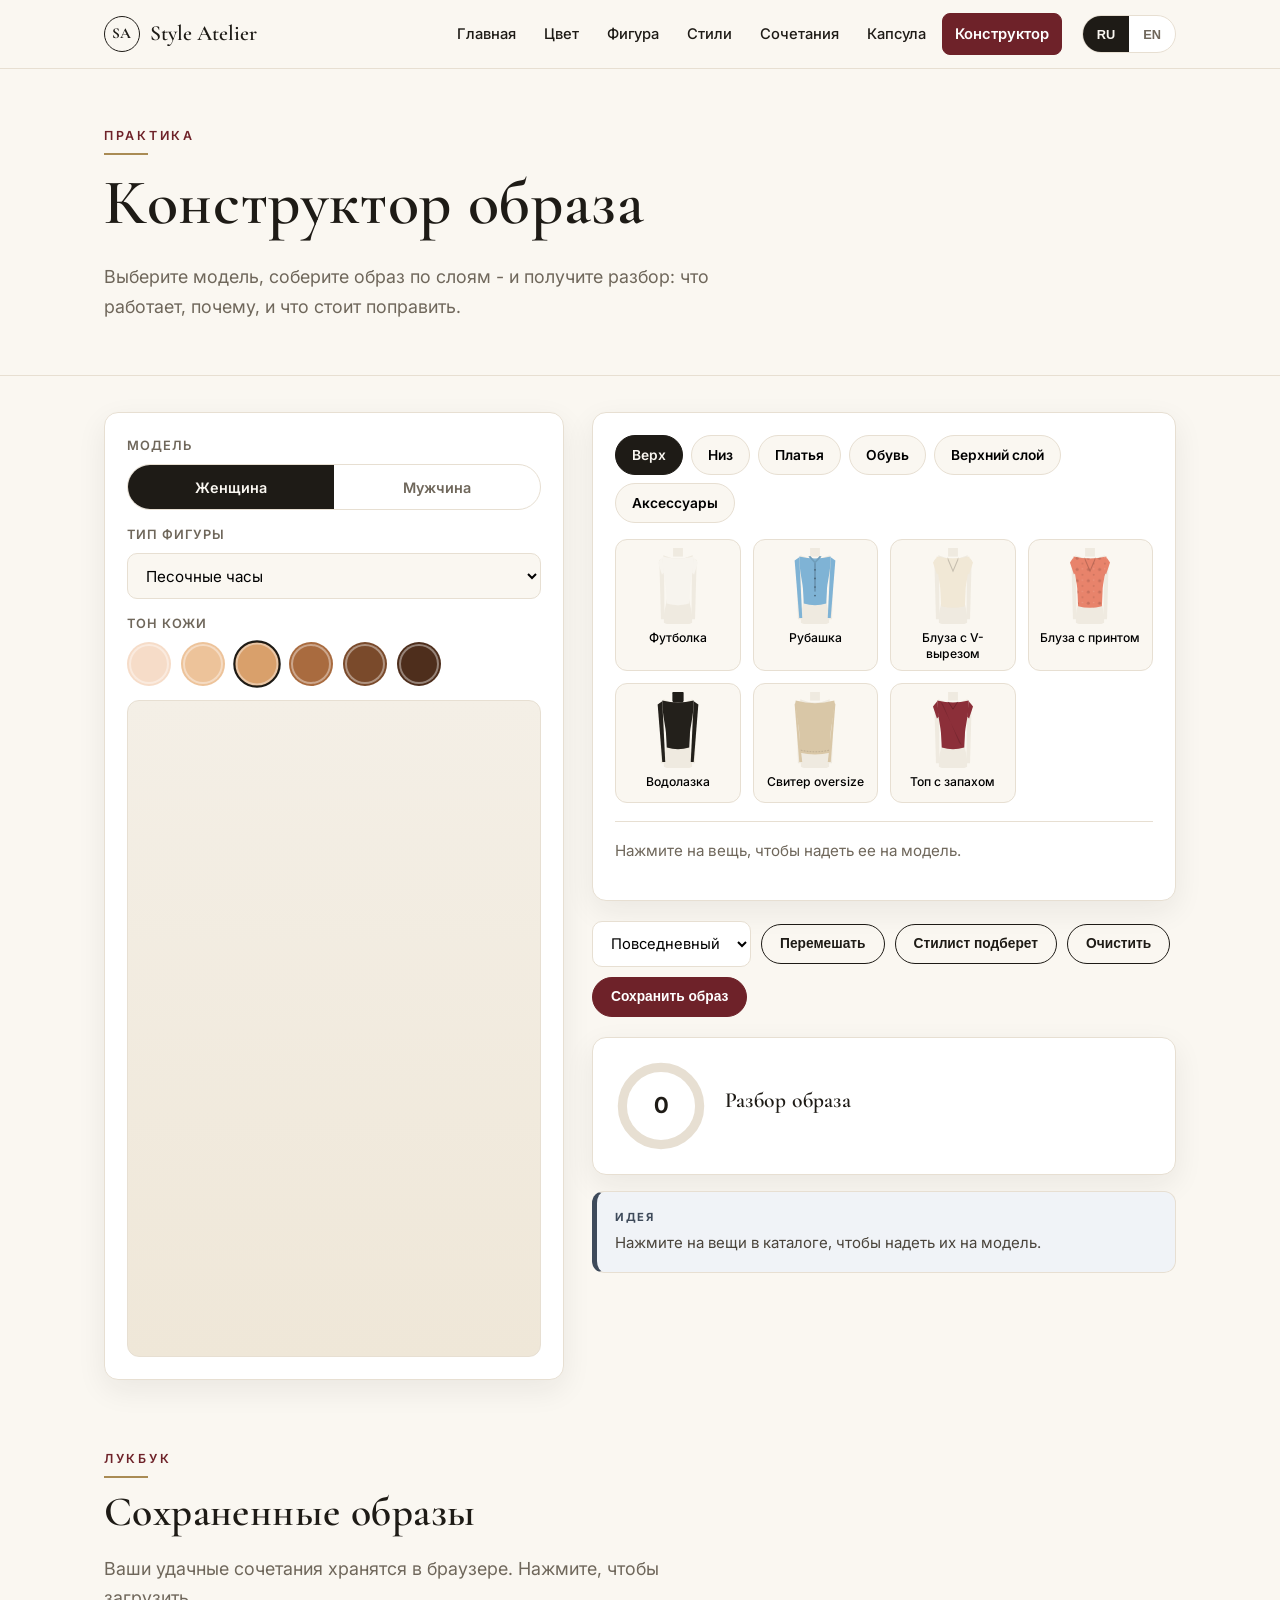
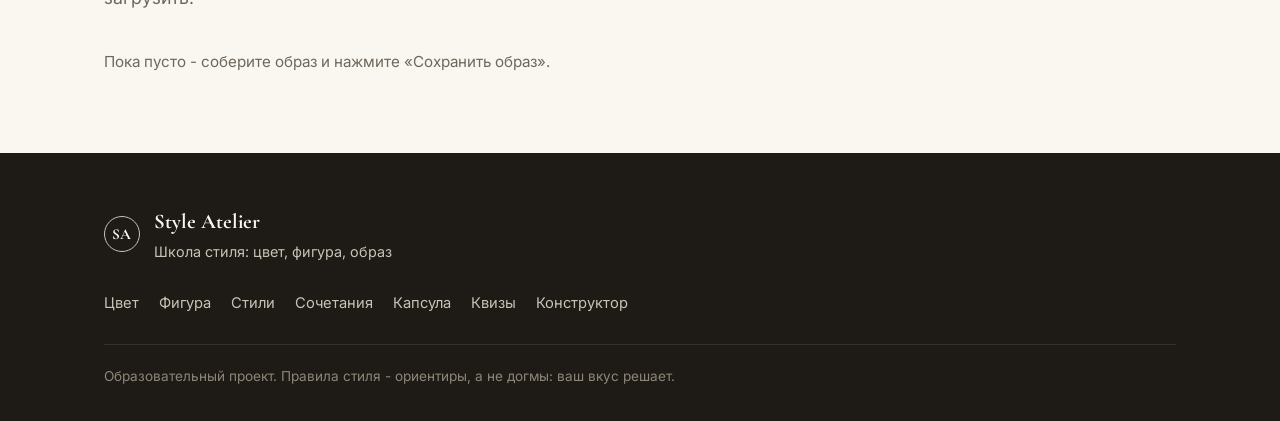
==== builder.html @ 635bd688 "Add files via upload" ====
<!DOCTYPE html>
<html lang="ru">
<head>
<meta charset="UTF-8">
<meta name="viewport" content="width=device-width, initial-scale=1.0">
<title data-i18n="meta.title">Style Atelier - конструктор образа</title>
<meta name="description" data-i18n-content="meta.desc" content="Соберите образ на манекене: пол, тип фигуры, тон кожи, слои одежды. Движок анализа объяснит, почему образ работает.">
<meta property="og:type" content="website">
<meta property="og:title" data-i18n-content="meta.title" content="Style Atelier - конструктор образа">
<meta property="og:description" data-i18n-content="meta.desc" content="Соберите образ на манекене: пол, тип фигуры, тон кожи, слои одежды. Движок анализа объяснит, почему образ работает.">
<meta name="theme-color" content="#FAF7F1">
<link rel="preconnect" href="https://fonts.googleapis.com">
<link rel="preconnect" href="https://fonts.gstatic.com" crossorigin>
<link href="https://fonts.googleapis.com/css2?family=Cormorant+Garamond:ital,wght@0,400;0,500;0,600;0,700;1,400&family=Inter:wght@400;500;600&display=swap" rel="stylesheet">
<link rel="stylesheet" href="css/style.css">
<style>
main.page-builder .builder-grid{display:grid;grid-template-columns:minmax(320px,460px) 1fr;gap:28px;align-items:start}
.model-card{background:var(--paper);border:1px solid var(--line);border-radius:var(--radius);padding:22px;box-shadow:var(--shadow);position:sticky;top:88px}
.model-controls{display:grid;gap:14px;margin-bottom:14px}
.seg{display:flex;border:1px solid var(--line);border-radius:999px;overflow:hidden}
.seg button{flex:1;border:0;background:transparent;padding:10px;font-size:.9rem;font-weight:600;cursor:pointer;color:var(--muted);min-height:44px;font-family:var(--sans)}
.seg button.active{background:var(--ink);color:var(--cream)}
.field label{display:block;font-size:.8rem;font-weight:600;letter-spacing:.08em;text-transform:uppercase;color:var(--muted);margin-bottom:8px}
.field select{width:100%;padding:11px 14px;border:1.5px solid var(--line);border-radius:10px;font-size:.95rem;font-family:var(--sans);background:var(--cream);min-height:46px}
.skin-row{display:flex;gap:10px;flex-wrap:wrap}
.skin{width:44px;height:44px;border-radius:50%;border:2px solid transparent;cursor:pointer;background:var(--c);box-shadow:inset 0 0 0 2px rgba(255,255,255,.4)}
.skin.active{border-color:var(--ink);transform:scale(1.08)}
.stage{background:linear-gradient(180deg,#F4EFE6,#EFE7D8);border:1px solid var(--line);border-radius:12px;display:flex;justify-content:center;padding:10px 0}
.stage svg{width:100%;max-width:340px;height:auto}
.wardrobe-card{background:var(--paper);border:1px solid var(--line);border-radius:var(--radius);padding:22px;box-shadow:var(--shadow)}
.cat-tabs{display:flex;flex-wrap:wrap;gap:8px;margin-bottom:16px}
.cat-tabs button{border:1.5px solid var(--line);background:var(--cream);border-radius:999px;padding:9px 16px;font-size:.86rem;font-weight:600;cursor:pointer;font-family:var(--sans);min-height:40px}
.cat-tabs button.active{background:var(--ink);color:var(--cream);border-color:var(--ink)}
.item-grid{display:grid;grid-template-columns:repeat(auto-fill,minmax(104px,1fr));gap:12px}
.item-btn{border:1.5px solid var(--line);background:var(--cream);border-radius:12px;padding:8px;cursor:pointer;display:flex;flex-direction:column;align-items:center;gap:6px;min-height:120px;font-family:var(--sans)}
.item-btn svg{width:64px;height:76px}
.item-btn span{font-size:.76rem;font-weight:500;text-align:center;line-height:1.3}
.item-btn:hover{border-color:var(--gold)}
.item-btn.worn{border-color:var(--accent-ink);background:var(--accent-soft)}
.worn-list{margin-top:18px;border-top:1px solid var(--line);padding-top:16px;display:grid;gap:10px}
.worn-row{display:flex;align-items:center;gap:12px;background:var(--cream);border:1px solid var(--line);border-radius:10px;padding:8px 12px}
.worn-row .dot{width:26px;height:26px;border-radius:50%;background:var(--c);border:1px solid rgba(0,0,0,.15);cursor:pointer;flex:none}
.worn-row .nm{flex:1;font-size:.9rem;font-weight:500}
.worn-row .rm{border:0;background:none;font-size:1.2rem;cursor:pointer;color:var(--muted);width:36px;height:36px}
.palette-pop{position:fixed;z-index:100;background:var(--paper);border:1px solid var(--line);border-radius:12px;box-shadow:0 18px 44px rgba(0,0,0,.18);padding:14px;display:grid;grid-template-columns:repeat(8,34px);gap:8px}
.palette-pop button{width:34px;height:34px;border-radius:50%;border:1px solid rgba(0,0,0,.15);cursor:pointer;background:var(--c)}
.palette-pop button:hover{transform:scale(1.15)}
.builder-actions{display:flex;flex-wrap:wrap;gap:10px;margin:20px 0;align-items:center}
.builder-actions select{padding:11px 14px;border:1.5px solid var(--line);border-radius:10px;font-family:var(--sans);font-size:.92rem;background:var(--paper);min-height:46px}
.analysis{margin-top:8px}
.verdict{display:flex;gap:18px;align-items:center;background:var(--paper);border:1px solid var(--line);border-radius:var(--radius);padding:22px;box-shadow:var(--shadow);margin-bottom:16px}
.meter{width:92px;height:92px;flex:none}
.meter .bg{stroke:var(--line)}
.meter .fg{stroke:var(--sage);stroke-linecap:round;transition:stroke-dashoffset .8s ease}
.insight{border-radius:12px;padding:16px 18px;margin-bottom:10px;border:1px solid var(--line);background:var(--paper)}
.insight.good{border-left:5px solid var(--sage);background:#F4F6EF}
.insight.warn{border-left:5px solid var(--accent);background:#FBF1F0}
.insight.tip{border-left:5px solid var(--slate);background:#F0F3F7}
.insight h4{font-family:var(--serif);font-size:1.15rem;margin-bottom:.3em}
.insight p{margin:0;font-size:.94rem;color:#4A443B}
.insight .tag{font-size:.7rem;font-weight:700;letter-spacing:.14em;text-transform:uppercase;margin-bottom:.4em;display:block}
.insight.good .tag{color:var(--sage-ink)} .insight.warn .tag{color:var(--accent-ink)} .insight.tip .tag{color:var(--slate)}
.lookbook-grid{display:grid;grid-template-columns:repeat(auto-fill,minmax(150px,1fr));gap:14px}
.look{border:1px solid var(--line);border-radius:12px;background:var(--paper);padding:10px;text-align:center;cursor:pointer}
.look svg{width:100%;height:150px}
.look .ln{font-size:.82rem;font-weight:600;margin-top:6px}
.look .ld{border:0;background:none;color:var(--muted);font-size:.78rem;cursor:pointer;text-decoration:underline}
.empty-note{color:var(--muted);font-size:.95rem}
@media(max-width:960px){main.page-builder .builder-grid{grid-template-columns:1fr}.model-card{position:static}}
</style>
</head>
<body>
<a class="skip-link" href="#main" data-i18n="a11y.skip">Перейти к содержимому</a>
<header class="site-header">
  <div class="wrap header-inner">
    <a class="brand" href="index.html"><span class="brand-mark">SA</span><span class="brand-name">Style Atelier</span></a>
    <nav class="main-nav" id="mainNav" data-i18n-aria="a11y.nav" aria-label="Основная навигация">
      <a href="index.html" data-i18n="nav.home">Главная</a>
      <a href="colors.html" data-i18n="nav.colors">Цвет</a>
      <a href="figure.html" data-i18n="nav.figure">Фигура</a>
      <a href="styles.html" data-i18n="nav.styles">Стили</a>
      <a href="combinations.html" data-i18n="nav.combo">Сочетания</a>
      <a href="capsule.html" data-i18n="nav.capsule">Капсула</a>
      <a href="builder.html" class="active nav-cta" data-i18n="nav.builder">Конструктор</a>
    </nav>
    <div class="header-actions">
      <div class="lang-switch" role="group" data-i18n-aria="a11y.langLabel" aria-label="Выбор языка">
        <button data-lang="ru" class="active">RU</button><button data-lang="en">EN</button>
      </div>
      <button class="nav-toggle" id="navToggle" data-i18n-aria="a11y.menu" aria-label="Меню"><span></span><span></span><span></span></button>
    </div>
  </div>
</header>
<main id="main" tabindex="-1" class="page-builder">
  <section class="hero" style="padding:52px 0 36px">
    <div class="wrap">
      <span class="eyebrow" data-i18n="hero.eyebrow">Практика</span>
      <h1 data-i18n="hero.title">Конструктор образа</h1>
      <p class="lede" data-i18n="hero.lede">Выберите модель, соберите образ по слоям - и получите разбор: что работает, почему, и что стоит поправить.</p>
    </div>
  </section>
  <section class="section" style="padding-top:36px">
    <div class="wrap">
      <div class="builder-grid">
        <div class="model-card">
          <div class="model-controls">
            <div class="field">
              <label data-i18n="model.gender">Модель</label>
              <div class="seg" id="genderSeg">
                <button data-g="f" class="active" data-i18n="model.f">Женщина</button>
                <button data-g="m" data-i18n="model.m">Мужчина</button>
              </div>
            </div>
            <div class="field">
              <label data-i18n="model.shape">Тип фигуры</label>
              <select id="shapeSel"></select>
            </div>
            <div class="field">
              <label data-i18n="model.skin">Тон кожи</label>
              <div class="skin-row" id="skinRow"></div>
            </div>
          </div>
          <div class="stage"><svg id="stage" viewBox="0 0 300 560" role="img" data-i18n-aria="a11y.mannequin" aria-label="Манекен"></svg></div>
        </div>
        <div>
          <div class="wardrobe-card">
            <div class="cat-tabs" id="catTabs"></div>
            <div class="item-grid" id="itemGrid"></div>
            <div class="worn-list" id="wornList"></div>
          </div>
          <div class="builder-actions">
            <select id="occasionSel" data-i18n-aria="act.occasion"></select>
            <button class="btn btn-ghost btn-small" id="btnShuffle" data-i18n="act.shuffle">Перемешать</button>
            <button class="btn btn-ghost btn-small" id="btnAuto" data-i18n="act.auto">Стилист подберет</button>
            <button class="btn btn-ghost btn-small" id="btnClear" data-i18n="act.clear">Очистить</button>
            <button class="btn btn-primary btn-small" id="btnSave" data-i18n="act.save">Сохранить образ</button>
          </div>
          <div class="analysis">
            <div class="verdict" id="verdict" hidden>
              <svg class="meter" viewBox="0 0 100 100" aria-hidden="true"><circle class="bg" cx="50" cy="50" r="42" fill="none" stroke-width="10"/><circle class="fg" id="meterFg" cx="50" cy="50" r="42" fill="none" stroke-width="10" stroke-dasharray="264" stroke-dashoffset="264" transform="rotate(-90 50 50)"/><text x="50" y="58" text-anchor="middle" font-size="24" font-weight="700" fill="#1E1B16" id="meterNum">0</text></svg>
              <div><h3 data-i18n="verdict.t">Разбор образа</h3><p id="verdictText" style="margin:0"></p></div>
            </div>
            <div id="insights"></div>
          </div>
        </div>
      </div>
      <div class="section" style="padding-bottom:0">
        <div class="section-head">
          <span class="eyebrow" data-i18n="look.t">Лукбук</span>
          <h2 data-i18n="look.h">Сохраненные образы</h2>
          <p class="lede" data-i18n="look.d">Ваши удачные сочетания хранятся в браузере. Нажмите, чтобы загрузить.</p>
        </div>
        <div class="lookbook-grid" id="lookbook"></div>
        <p class="empty-note" id="lookEmpty" data-i18n="look.empty">Пока пусто - соберите образ и нажмите "Сохранить образ".</p>
      </div>
    </div>
  </section>
</main>
<footer class="site-footer">
  <div class="wrap footer-inner">
    <div class="footer-brand"><span class="brand-mark">SA</span><div><strong>Style Atelier</strong><p data-i18n="footer.tag">Школа стиля: цвет, фигура, образ</p></div></div>
    <nav class="footer-nav" data-i18n-aria="a11y.navFooter" aria-label="Дополнительная навигация">
      <a href="colors.html" data-i18n="nav.colors">Цвет</a>
      <a href="figure.html" data-i18n="nav.figure">Фигура</a>
      <a href="styles.html" data-i18n="nav.styles">Стили</a>
      <a href="combinations.html" data-i18n="nav.combo">Сочетания</a>
      <a href="capsule.html" data-i18n="nav.capsule">Капсула</a>
      <a href="quiz.html" data-i18n="nav.quiz">Квизы</a>
      <a href="builder.html" data-i18n="nav.builder">Конструктор</a>
    </nav>
    <p class="footer-note" data-i18n="footer.note">Образовательный проект. Правила стиля - ориентиры, а не догмы: ваш вкус решает.</p>
  </div>
</footer>
<script>
window.LANG = {
ru: {
  "a11y.skip": "Перейти к содержимому", "a11y.nav": "Основная навигация", "a11y.navFooter": "Дополнительная навигация",
  "a11y.langLabel": "Выбор языка", "a11y.menu": "Меню", "a11y.mannequin": "Манекен",
  "meta.title": "Style Atelier - конструктор образа",
  "meta.desc": "Соберите образ на манекене: пол, тип фигуры, тон кожи, слои одежды. Движок анализа объяснит, почему образ работает.",
  "nav.home": "Главная", "nav.colors": "Цвет", "nav.figure": "Фигура", "nav.styles": "Стили",
  "nav.combo": "Сочетания", "nav.capsule": "Капсула", "nav.builder": "Конструктор", "nav.quiz": "Квизы",
  "footer.tag": "Школа стиля: цвет, фигура, образ",
  "footer.note": "Образовательный проект. Правила стиля - ориентиры, а не догмы: ваш вкус решает.",
  "hero.eyebrow": "Практика", "hero.title": "Конструктор образа",
  "hero.lede": "Выберите модель, соберите образ по слоям - и получите разбор: что работает, почему, и что стоит поправить.",
  "model.gender": "Модель", "model.f": "Женщина", "model.m": "Мужчина",
  "model.shape": "Тип фигуры", "model.skin": "Тон кожи",
  "cat.tops": "Верх", "cat.bottoms": "Низ", "cat.dresses": "Платья", "cat.shoes": "Обувь",
  "cat.outer": "Верхний слой", "cat.acc": "Аксессуары",
  "act.occasion": "Случай", "act.shuffle": "Перемешать", "act.auto": "Стилист подберет",
  "act.clear": "Очистить", "act.save": "Сохранить образ",
  "occ.casual": "Повседневный", "occ.smart": "Smart casual", "occ.business": "Деловой", "occ.evening": "Вечерний",
  "verdict.t": "Разбор образа",
  "look.t": "Лукбук", "look.h": "Сохраненные образы",
  "look.d": "Ваши удачные сочетания хранятся в браузере. Нажмите, чтобы загрузить.",
  "look.empty": "Пока пусто - соберите образ и нажмите «Сохранить образ».",
  "look.load": "Загрузить", "look.del": "удалить",
  "worn.empty": "Нажмите на вещь, чтобы надеть ее на модель.",
  "shape.hourglass": "Песочные часы", "shape.pear": "Груша", "shape.apple": "Яблоко",
  "shape.rectangle": "Прямоугольник", "shape.invTri": "Перевернутый треугольник",
  "shape.trapezoid": "Трапеция", "shape.mInvTri": "Перевернутый треугольник",
  "shape.mRectangle": "Прямоугольник", "shape.triangle": "Треугольник", "shape.oval": "Овал"
},
en: {
  "a11y.skip": "Skip to content", "a11y.nav": "Main navigation", "a11y.navFooter": "Footer navigation",
  "a11y.langLabel": "Language selection", "a11y.menu": "Menu", "a11y.mannequin": "Model",
  "meta.title": "Style Atelier - outfit builder",
  "meta.desc": "Build an outfit on a model: gender, body type, skin tone, clothing layers. The analysis engine explains why the outfit works.",
  "nav.home": "Home", "nav.colors": "Color", "nav.figure": "Figure", "nav.styles": "Styles",
  "nav.combo": "Combinations", "nav.capsule": "Capsule", "nav.builder": "Builder", "nav.quiz": "Quizzes",
  "footer.tag": "The school of style: color, figure, outfit",
  "footer.note": "An educational project. Style rules are guidelines, not dogma: your taste decides.",
  "hero.eyebrow": "Practice", "hero.title": "Outfit builder",
  "hero.lede": "Choose a model, build an outfit layer by layer - and get a breakdown: what works, why, and what to fix.",
  "model.gender": "Model", "model.f": "Woman", "model.m": "Man",
  "model.shape": "Body type", "model.skin": "Skin tone",
  "cat.tops": "Tops", "cat.bottoms": "Bottoms", "cat.dresses": "Dresses", "cat.shoes": "Shoes",
  "cat.outer": "Outerwear", "cat.acc": "Accessories",
  "act.occasion": "Occasion", "act.shuffle": "Shuffle", "act.auto": "Ask the stylist",
  "act.clear": "Clear", "act.save": "Save look",
  "occ.casual": "Casual", "occ.smart": "Smart casual", "occ.business": "Business", "occ.evening": "Evening",
  "verdict.t": "Outfit breakdown",
  "look.t": "Lookbook", "look.h": "Saved looks",
  "look.d": "Your best combinations are stored in the browser. Click to load.",
  "look.empty": "Empty for now - build an outfit and press \u201cSave look\u201d.",
  "look.load": "Load", "look.del": "Delete",
  "worn.empty": "Click a garment to dress the model.",
  "shape.hourglass": "Hourglass", "shape.pear": "Pear", "shape.apple": "Apple",
  "shape.rectangle": "Rectangle", "shape.invTri": "Inverted triangle",
  "shape.trapezoid": "Trapezoid", "shape.mInvTri": "Inverted triangle",
  "shape.mRectangle": "Rectangle", "shape.triangle": "Triangle", "shape.oval": "Oval"
}};
</script>
<script src="js/common.js"></script>
<script>
/* ============ BUILDER ENGINE ============ */
(function(){
"use strict";
var SAH = window.SA;

/* ---------- Color library ---------- */
/* temp: warm/cool/neutral; hue: degrees or null for neutrals; light: 0-100 */
var COLORS = [
  {id:"black",   hex:"#23201B", ru:"Черный", en:"Black", temp:"neutral", neutral:true, hue:null, light:12},
  {id:"white",   hex:"#F7F4EE", ru:"Белый", en:"White", temp:"cool", neutral:true, hue:null, light:95},
  {id:"gray",    hex:"#8B8B8B", ru:"Серый", en:"Gray", temp:"neutral", neutral:true, hue:null, light:55},
  {id:"graphite",hex:"#3E4A5A", ru:"Графит", en:"Graphite", temp:"cool", neutral:true, hue:215, light:30},
  {id:"navy",    hex:"#1E3A5F", ru:"Navy", en:"Navy", temp:"cool", neutral:true, hue:212, light:25},
  {id:"beige",   hex:"#D9C7A7", ru:"Бежевый", en:"Beige", temp:"warm", neutral:true, hue:38, light:75},
  {id:"camel",   hex:"#B98A4E", ru:"Кэмел", en:"Camel", temp:"warm", neutral:true, hue:33, light:55},
  {id:"cream",   hex:"#F1E8D6", ru:"Кремовый", en:"Cream", temp:"warm", neutral:true, hue:42, light:88},
  {id:"brown",   hex:"#5C3A28", ru:"Коричневый", en:"Brown", temp:"warm", neutral:true, hue:22, light:28},
  {id:"choco",   hex:"#3A2A1E", ru:"Шоколад", en:"Chocolate", temp:"warm", neutral:true, hue:25, light:20},
  {id:"olive",   hex:"#6B6B3A", ru:"Оливковый", en:"Olive", temp:"warm", neutral:true, hue:60, light:38},
  {id:"khaki",   hex:"#A89B6C", ru:"Хаки", en:"Khaki", temp:"warm", neutral:true, hue:48, light:55},
  {id:"taupe",   hex:"#8D7F6E", ru:"Тауп", en:"Taupe", temp:"neutral", neutral:true, hue:30, light:50},
  {id:"bordeaux",hex:"#8C2F39", ru:"Бордо", en:"Bordeaux", temp:"warm", neutral:false, hue:355, light:32},
  {id:"red",     hex:"#C0392B", ru:"Красный", en:"Red", temp:"warm", neutral:false, hue:5, light:42},
  {id:"terracotta",hex:"#C46A4A", ru:"Терракота", en:"Terracotta", temp:"warm", neutral:false, hue:16, light:52},
  {id:"mustard", hex:"#D9A441", ru:"Горчица", en:"Mustard", temp:"warm", neutral:false, hue:40, light:58},
  {id:"gold",    hex:"#C9A227", ru:"Золото", en:"Gold", temp:"warm", neutral:false, hue:46, light:55},
  {id:"sage",    hex:"#7D8A6F", ru:"Шалфей", en:"Sage", temp:"neutral", neutral:false, hue:85, light:50},
  {id:"emerald", hex:"#1F6B4A", ru:"Изумруд", en:"Emerald", temp:"cool", neutral:false, hue:155, light:32},
  {id:"mint",    hex:"#A8D5BA", ru:"Мята", en:"Mint", temp:"cool", neutral:false, hue:145, light:72},
  {id:"sky",     hex:"#7FB3D5", ru:"Небесный", en:"Sky", temp:"cool", neutral:false, hue:205, light:65},
  {id:"blue",    hex:"#2E6FA3", ru:"Синий", en:"Blue", temp:"cool", neutral:false, hue:207, light:42},
  {id:"cobalt",  hex:"#2743A3", ru:"Кобальт", en:"Cobalt", temp:"cool", neutral:false, hue:226, light:40},
  {id:"lavender",hex:"#B9A8D9", ru:"Лаванда", en:"Lavender", temp:"cool", neutral:false, hue:265, light:70},
  {id:"plum",    hex:"#6B3A5E", ru:"Слива", en:"Plum", temp:"cool", neutral:false, hue:310, light:32},
  {id:"pink",    hex:"#E8A0B4", ru:"Розовый", en:"Pink", temp:"cool", neutral:false, hue:340, light:72},
  {id:"coral",   hex:"#E8836B", ru:"Коралл", en:"Coral", temp:"warm", neutral:false, hue:12, light:62},
  {id:"orange",  hex:"#E07B39", ru:"Оранжевый", en:"Orange", temp:"warm", neutral:false, hue:26, light:55}
];
function colorById(id){ for(var i=0;i<COLORS.length;i++) if(COLORS[i].id===id) return COLORS[i]; return COLORS[0]; }

/* ---------- Skins / shapes ---------- */
var SKINS = [
  {hex:"#F6DCC8", ru:"Фарфор", en:"Porcelain", under:"cool"},
  {hex:"#EDC39A", ru:"Песочный", en:"Sand", under:"neutral"},
  {hex:"#D9A06B", ru:"Медовый", en:"Honey", under:"warm"},
  {hex:"#A96B3F", ru:"Бронза", en:"Bronze", under:"warm"},
  {hex:"#7A4A2B", ru:"Умбра", en:"Umber", under:"neutral"},
  {hex:"#4E2E1C", ru:"Эспрессо", en:"Espresso", under:"cool"}
];
var SHAPES = {
  f: [
    {id:"hourglass", mult:{sh:1.00, wa:0.76, hi:1.00}},
    {id:"pear",      mult:{sh:0.92, wa:0.84, hi:1.12}},
    {id:"apple",     mult:{sh:1.00, wa:1.06, hi:1.00}},
    {id:"rectangle", mult:{sh:0.97, wa:0.94, hi:0.97}},
    {id:"invTri",    mult:{sh:1.08, wa:0.90, hi:0.88}}
  ],
  m: [
    {id:"trapezoid", mult:{sh:1.00, wa:0.85, hi:0.95}},
    {id:"mInvTri",   mult:{sh:1.10, wa:0.82, hi:0.88}},
    {id:"mRectangle",mult:{sh:0.98, wa:0.95, hi:0.95}},
    {id:"triangle",  mult:{sh:0.92, wa:1.00, hi:1.08}},
    {id:"oval",      mult:{sh:1.00, wa:1.10, hi:1.02}}
  ]
};
var OCCASIONS = [
  {id:"casual",   min:1, max:2.5},
  {id:"smart",    min:2, max:4},
  {id:"business", min:3, max:5},
  {id:"evening",  min:3.5, max:5}
];

/* ---------- Body metrics + mannequin renderer ---------- */
function metrics(gender, shapeId){
  var list = SHAPES[gender], mult = {sh:1, wa:1, hi:1};
  for(var i=0;i<list.length;i++) if(list[i].id===shapeId) mult = list[i].mult;
  var base = gender==="f" ? {sh:46, wa:33, hi:44} : {sh:50, wa:38, hi:42};
  var cx = 150;
  return {
    cx:cx, gender:gender,
    headY:56, headR:25, neckTop:76, neckW: gender==="f"?15:17,
    shY:102, shW: base.sh*mult.sh,
    waY:212, waW: base.wa*mult.wa,
    hiY:288, hiW: base.hi*mult.hi,
    crotchY:312, kneeY:402, ankleY:512,
    armW: gender==="f"?12:14, legTopW:20, ankleW:11
  };
}
function f(n){ return Math.round(n*10)/10; }
function buildBody(M, skin){
  var cx=M.cx, s="";
  /* neck + head */
  s += '<rect x="'+f(cx-M.neckW)+'" y="'+M.neckTop+'" width="'+f(M.neckW*2)+'" height="30" fill="'+skin+'"/>';
  s += '<circle cx="'+cx+'" cy="'+M.headY+'" r="'+M.headR+'" fill="'+skin+'"/>';
  /* hair cap (stylized) */
  s += '<path d="M '+(cx-M.headR)+' '+M.headY+' A '+M.headR+' '+M.headR+' 0 0 1 '+(cx+M.headR)+' '+M.headY+' L '+(cx+M.headR)+' '+(M.headY-6)+' A '+M.headR+' '+M.headR+' 0 0 0 '+(cx-M.headR)+' '+(M.headY-6)+' Z" fill="#2B2118" opacity="0.85"/>';
  /* torso with soft edge shading for roundness */
  var torsoD = 'M '+f(cx-M.shW)+' '+M.shY+
       ' C '+f(cx-M.shW)+' '+(M.shY+58)+' '+f(cx-M.waW-3)+' '+(M.waY-28)+' '+f(cx-M.waW)+' '+M.waY+
       ' C '+f(cx-M.waW-3)+' '+(M.waY+38)+' '+f(cx-M.hiW)+' '+(M.hiY-18)+' '+f(cx-M.hiW)+' '+M.hiY+
       ' L '+f(cx-M.hiW)+' '+(M.crotchY-6)+
       ' Q '+cx+' '+(M.crotchY+16)+' '+f(cx+M.hiW)+' '+(M.crotchY-6)+
       ' L '+f(cx+M.hiW)+' '+M.hiY+
       ' C '+f(cx+M.hiW)+' '+(M.hiY-18)+' '+f(cx+M.waW+3)+' '+(M.waY+38)+' '+f(cx+M.waW)+' '+M.waY+
       ' C '+f(cx+M.waW+3)+' '+(M.waY-28)+' '+f(cx+M.shW)+' '+(M.shY+58)+' '+f(cx+M.shW)+' '+M.shY+
       ' Q '+cx+' '+(M.shY+20)+' '+f(cx-M.shW)+' '+M.shY+' Z';
  s += '<path d="'+torsoD+'" fill="'+skin+'"/><path d="'+torsoD+'" fill="url(#saEdge)"/>';
  /* arms */
  var aL = 'M '+f(cx-M.shW+2)+' '+(M.shY+8)+' L '+f(cx-M.shW-M.armW)+' '+(M.shY+14)+' L '+f(cx-M.shW-M.armW+5)+' 296 L '+f(cx-M.shW+4)+' 296 Z';
  var aR = 'M '+f(cx+M.shW-2)+' '+(M.shY+8)+' L '+f(cx+M.shW+M.armW)+' '+(M.shY+14)+' L '+f(cx+M.shW+M.armW-5)+' 296 L '+f(cx+M.shW-4)+' 296 Z';
  s += '<path d="'+aL+'" fill="'+skin+'"/><path d="'+aR+'" fill="'+skin+'"/>';
  /* legs */
  var lL = 'M '+f(cx-M.hiW+8)+' '+(M.crotchY-4)+' L '+f(cx-9)+' '+(M.crotchY)+' L '+f(cx-M.ankleW-2)+' '+M.ankleY+' L '+f(cx-M.ankleW-14)+' '+M.ankleY+' Z';
  var lR = 'M '+f(cx+M.hiW-8)+' '+(M.crotchY-4)+' L '+f(cx+9)+' '+(M.crotchY)+' L '+f(cx+M.ankleW+2)+' '+M.ankleY+' L '+f(cx+M.ankleW+14)+' '+M.ankleY+' Z';
  s += '<path d="'+lL+'" fill="'+skin+'"/><path d="'+lR+'" fill="'+skin+'"/>';
  /* feet */
  s += '<ellipse cx="'+f(cx-20)+'" cy="'+(M.ankleY+8)+'" rx="13" ry="7" fill="'+skin+'"/>';
  s += '<ellipse cx="'+f(cx+20)+'" cy="'+(M.ankleY+8)+'" rx="13" ry="7" fill="'+skin+'"/>';
  return s;
}

/* ---------- Garment library ---------- */
var G = [];
function garment(o){ G.push(o); return o; }
function byId(id){ for(var i=0;i<G.length;i++) if(G[i].id===id) return G[i]; return null; }

/* shade a hex color by percent (-100..100) */
function shade(hex, p){
  var n = hex.replace("#",""), r=parseInt(n.substr(0,2),16), g=parseInt(n.substr(2,2),16), b=parseInt(n.substr(4,2),16);
  var t = p<0?0:255, a = Math.abs(p)/100;
  r=Math.round((t-r)*a+r); g=Math.round((t-g)*a+g); b=Math.round((t-b)*a+b);
  return "#"+((1<<24)+(r<<16)+(g<<8)+b).toString(16).slice(1);
}
/* print pattern overlay */
var _pid = 0;
function printOverlay(kind, base){
  _pid++;
  var id = "pp"+_pid, dark = shade(base,-28), s="";
  if(kind==="stripe"){
    s = '<pattern id="'+id+'" width="14" height="14" patternUnits="userSpaceOnUse"><rect width="14" height="14" fill="none"/><rect width="5" height="14" fill="'+dark+'" opacity="0.55"/></pattern>';
  } else { /* floral dots */
    s = '<pattern id="'+id+'" width="34" height="34" patternUnits="userSpaceOnUse"><circle cx="9" cy="9" r="4.5" fill="'+dark+'" opacity="0.5"/><circle cx="25" cy="25" r="3" fill="'+dark+'" opacity="0.4"/><circle cx="25" cy="7" r="2" fill="'+shade(base,30)+'" opacity="0.6"/></pattern>';
  }
  return {def:s, fill:"url(#"+id+")"};
}

/* ----- tops helper ----- */
function drawTop(M, c, o){
  o = o||{};
  var cx=M.cx, ease=o.ease||3, hemY=o.hemY||(M.waY+36);
  var sL=f(cx-M.shW-ease), sR=f(cx+M.shW+ease);
  var wL=f(cx-M.waW-ease-2), wR=f(cx+M.waW+ease+2);
  var s='<path d="M '+sL+' '+(M.shY+4)+
    ' C '+sL+' '+(M.shY+50)+' '+wL+' '+(M.waY-24)+' '+wL+' '+M.waY+
    ' L '+f(cx-M.waW-ease)+' '+hemY+
    ' Q '+cx+' '+(hemY+10)+' '+f(cx+M.waW+ease)+' '+hemY+
    ' L '+wR+' '+M.waY+
    ' C '+wR+' '+(M.waY-24)+' '+sR+' '+(M.shY+50)+' '+sR+' '+(M.shY+4)+
    ' Q '+cx+' '+(M.shY+(o.neckDip||16))+' '+sL+' '+(M.shY+4)+' Z" fill="'+c+'"/>';
  /* sleeves */
  var sl = o.sleeve||"short";
  if(sl==="short"){
    s+='<path d="M '+sL+' '+(M.shY+6)+' L '+f(cx-M.shW-M.armW-4)+' '+(M.shY+22)+' L '+f(cx-M.shW-M.armW+8)+' '+(M.shY+58)+' L '+f(cx-M.shW+2)+' '+(M.shY+52)+' Z" fill="'+c+'"/>';
    s+='<path d="M '+sR+' '+(M.shY+6)+' L '+f(cx+M.shW+M.armW+4)+' '+(M.shY+22)+' L '+f(cx+M.shW+M.armW-8)+' '+(M.shY+58)+' L '+f(cx+M.shW-2)+' '+(M.shY+52)+' Z" fill="'+c+'"/>';
  } else if(sl==="long"){
    s+='<path d="M '+sL+' '+(M.shY+6)+' L '+f(cx-M.shW-M.armW-5)+' '+(M.shY+16)+' L '+f(cx-M.shW-M.armW+9)+' 292 L '+f(cx-M.shW+6)+' 292 Z" fill="'+c+'"/>';
    s+='<path d="M '+sR+' '+(M.shY+6)+' L '+f(cx+M.shW+M.armW+5)+' '+(M.shY+16)+' L '+f(cx+M.shW+M.armW-9)+' 292 L '+f(cx+M.shW-6)+' 292 Z" fill="'+c+'"/>';
  }
  /* neckline */
  var nk = o.neck||"crew", nc = shade(c,-18);
  if(nk==="v"){
    s+='<path d="M '+f(cx-16)+' '+(M.shY+6)+' L '+cx+' '+(M.shY+44)+' L '+f(cx+16)+' '+(M.shY+6)+' L '+f(cx+16)+' '+(M.shY+14)+' L '+cx+' '+(M.shY+52)+' L '+f(cx-16)+' '+(M.shY+14)+' Z" fill="'+nc+'"/>';
  } else if(nk==="turtle"){
    s+='<rect x="'+f(cx-17)+'" y="'+(M.shY-24)+'" width="34" height="34" rx="6" fill="'+shade(c,-8)+'"/>';
  } else if(nk==="shirt"||nk==="polo"){
    s+='<path d="M '+f(cx-20)+' '+(M.shY+4)+' L '+cx+' '+(M.shY+26)+' L '+f(cx+20)+' '+(M.shY+4)+' L '+f(cx+14)+' '+(M.shY+2)+' L '+cx+' '+(M.shY+18)+' L '+f(cx-14)+' '+(M.shY+2)+' Z" fill="'+shade(c,-12)+'"/>';
    s+='<rect x="'+f(cx-2)+'" y="'+(M.shY+24)+'" width="4" height="'+(hemY-M.shY-60)+'" fill="'+shade(c,-22)+'"/>';
    for(var b=0;b<4;b++){ s+='<circle cx="'+cx+'" cy="'+(M.shY+44+b*26)+'" r="2.6" fill="'+shade(c,-45)+'"/>'; }
    if(nk==="polo"){ s+='<rect x="'+f(cx-22)+'" y="'+(M.shY-2)+'" width="44" height="12" rx="4" fill="'+shade(c,-14)+'"/>'; }
  } else if(nk==="wrap"){
    s+='<path d="M '+f(cx-M.shW+6)+' '+(M.shY+6)+' L '+f(cx+M.waW-4)+' '+(hemY-6)+' L '+f(cx+M.waW-12)+' '+(hemY-14)+' L '+f(cx-M.shW+14)+' '+(M.shY+14)+' Z" fill="'+shade(c,-16)+'" opacity="0.85"/>';
    s+='<path d="M '+f(cx-14)+' '+(M.shY+8)+' L '+cx+' '+(M.shY+30)+' L '+f(cx+14)+' '+(M.shY+8)+'" stroke="'+shade(c,-25)+'" stroke-width="2.5" fill="none"/>';
  }
  if(o.print){
    var po = printOverlay(o.print, c);
    s = po.def + s.replace('fill="'+c+'"/', 'fill="'+c+'"/>') ;
    /* overlay print on body panel only */
    s += '<path d="M '+sL+' '+(M.shY+4)+' C '+sL+' '+(M.shY+50)+' '+wL+' '+(M.waY-24)+' '+wL+' '+M.waY+' L '+f(cx-M.waW-ease)+' '+hemY+' Q '+cx+' '+(hemY+10)+' '+f(cx+M.waW+ease)+' '+hemY+' L '+wR+' '+M.waY+' C '+wR+' '+(M.waY-24)+' '+sR+' '+(M.shY+50)+' '+sR+' '+(M.shY+4)+' Q '+cx+' '+(M.shY+16)+' '+sL+' '+(M.shY+4)+' Z" fill="'+po.fill+'"/>';
  }
  return s;
}

/* ----- bottoms helper ----- */
function drawBottoms(M, c, o){
  o=o||{};
  var cx=M.cx, topY=o.topY||(M.waY-14), style=o.style||"straight";
  var hipE=o.hipEase||2, botW = style==="wide"?30 : style==="slim"?13 : 17;
  var hemY=o.hemY||(M.ankleY-6);
  var hL=f(cx-M.hiW-hipE), hR=f(cx+M.hiW+hipE);
  var s='<path d="M '+hL+' '+topY+' L '+hR+' '+topY+' L '+hR+' '+(M.hiY+34)+
    ' L '+f(cx+botW+4)+' '+hemY+' L '+f(cx+botW-14)+' '+hemY+
    ' L '+f(cx+7)+' '+(M.crotchY+24)+' L '+f(cx-7)+' '+(M.crotchY+24)+
    ' L '+f(cx-botW+14)+' '+hemY+' L '+f(cx-botW-4)+' '+hemY+
    ' L '+hL+' '+(M.hiY+34)+' Z" fill="'+c+'"/>';
  if(o.crease){
    s+='<line x1="'+f(cx-16)+'" y1="'+(M.hiY+40)+'" x2="'+f(cx-15)+'" y2="'+(hemY-8)+'" stroke="'+shade(c,-25)+'" stroke-width="1.6"/>';
    s+='<line x1="'+f(cx+16)+'" y1="'+(M.hiY+40)+'" x2="'+f(cx+15)+'" y2="'+(hemY-8)+'" stroke="'+shade(c,-25)+'" stroke-width="1.6"/>';
  }
  if(o.pockets){
    s+='<path d="M '+f(cx-M.hiW+8)+' '+(topY+10)+' q 12 4 16 18" stroke="'+shade(c,-25)+'" stroke-width="1.6" fill="none"/>';
    s+='<path d="M '+f(cx+M.hiW-8)+' '+(topY+10)+' q -12 4 -16 18" stroke="'+shade(c,-25)+'" stroke-width="1.6" fill="none"/>';
    s+='<line x1="'+cx+'" y1="'+(topY+8)+'" x2="'+cx+'" y2="'+(topY+34)+'" stroke="'+shade(c,-25)+'" stroke-width="1.6"/>';
  }
  if(o.waistband){
    s+='<rect x="'+hL+'" y="'+topY+'" width="'+f(hR-hL)+'" height="12" fill="'+shade(c,-14)+'"/>';
  }
  return s;
}

/* ================= TOPS ================= */
garment({id:"tee_f", cat:"tops", g:["f"], n:{ru:"Футболка",en:"T-shirt"}, form:1, tex:"matte", wt:26, dc:"white",
  draw:function(M,c){ return drawTop(M,c,{sleeve:"short",neck:"crew"}); }});
garment({id:"tee_m", cat:"tops", g:["m"], n:{ru:"Футболка",en:"T-shirt"}, form:1, tex:"matte", wt:26, dc:"white",
  draw:function(M,c){ return drawTop(M,c,{sleeve:"short",neck:"crew",ease:4}); }});
garment({id:"shirt_f", cat:"tops", g:["f"], n:{ru:"Рубашка",en:"Button shirt"}, form:3, tex:"matte", wt:28, dc:"sky",
  draw:function(M,c){ return drawTop(M,c,{sleeve:"long",neck:"shirt"}); }});
garment({id:"oxford_m", cat:"tops", g:["m"], n:{ru:"Рубашка Oxford",en:"Oxford shirt"}, form:3, tex:"matte", wt:28, dc:"sky",
  draw:function(M,c){ return drawTop(M,c,{sleeve:"long",neck:"shirt",ease:4}); }});
garment({id:"stripe_m", cat:"tops", g:["m"], n:{ru:"Рубашка в полоску",en:"Striped shirt"}, form:3, tex:"matte", wt:28, dc:"white", print:{scale:"small",kind:"stripe"},
  fit:{oval:{v:"avoid",ru:"Горизонтальная полоска расширяет торс",en:"Horizontal stripes widen the torso"}},
  draw:function(M,c){ return drawTop(M,c,{sleeve:"long",neck:"shirt",ease:4,print:"stripe"}); }});
garment({id:"blouse_f", cat:"tops", g:["f"], n:{ru:"Блуза с V-вырезом",en:"V-neck blouse"}, form:3, tex:"sheen", wt:26, dc:"cream",
  fit:{apple:{v:"good",ru:"V-вырез удлиняет шею и торс",en:"The V-neck elongates the neck and torso"},
       invTri:{v:"good",ru:"V-вырез разбивает широкую линию плеч",en:"The V-neck breaks up a broad shoulder line"}},
  draw:function(M,c){ return drawTop(M,c,{sleeve:"short",neck:"v",ease:5,hemY:M.waY+44}); }});
garment({id:"floral_f", cat:"tops", g:["f"], n:{ru:"Блуза с принтом",en:"Printed blouse"}, form:2, tex:"sheen", wt:26, dc:"coral", print:{scale:"large",kind:"floral"},
  draw:function(M,c){ return drawTop(M,c,{sleeve:"short",neck:"v",ease:5,hemY:M.waY+44,print:"floral"}); }});
garment({id:"turtle_f", cat:"tops", g:["f"], n:{ru:"Водолазка",en:"Turtleneck"}, form:2, tex:"matte", wt:28, dc:"black",
  fit:{apple:{v:"avoid",ru:"Высокий ворот укорачивает шею - лучше V-вырез",en:"A high collar shortens the neck - try a V-neck instead"}},
  draw:function(M,c){ return drawTop(M,c,{sleeve:"long",neck:"turtle"}); }});
garment({id:"sweater_f", cat:"tops", g:["f"], n:{ru:"Свитер oversize",en:"Oversized sweater"}, form:2, tex:"matte", wt:30, dc:"beige",
  fit:{hourglass:{v:"avoid",ru:"Бесформенный объем прячет талию - ваш главный козырь",en:"Shapeless volume hides the waist - your best asset"},
       rectangle:{v:"good",ru:"Объем сверху создает иллюзию изгибов",en:"Volume on top creates the illusion of curves"}},
  draw:function(M,c){ var s=drawTop(M,c,{sleeve:"long",neck:"crew",ease:14,hemY:M.waY+52,neckDip:20});
    s+='<path d="M '+f(M.cx-M.waW-12)+' '+(M.waY+44)+' Q '+M.cx+' '+(M.waY+54)+' '+f(M.cx+M.waW+12)+' '+(M.waY+44)+'" stroke="'+shade(c,-20)+'" stroke-width="2" fill="none" stroke-dasharray="5 4"/>';
    return s; }});
garment({id:"sweater_m", cat:"tops", g:["m"], n:{ru:"Свитер",en:"Crew sweater"}, form:2, tex:"matte", wt:28, dc:"navy",
  draw:function(M,c){ return drawTop(M,c,{sleeve:"long",neck:"crew",ease:7,hemY:M.waY+44}); }});
garment({id:"polo_m", cat:"tops", g:["m"], n:{ru:"Поло",en:"Polo shirt"}, form:2, tex:"matte", wt:26, dc:"emerald",
  draw:function(M,c){ return drawTop(M,c,{sleeve:"short",neck:"polo",ease:4}); }});
garment({id:"henley_m", cat:"tops", g:["m"], n:{ru:"Хенли",en:"Henley"}, form:2, tex:"matte", wt:26, dc:"gray",
  draw:function(M,c){ var s=drawTop(M,c,{sleeve:"long",neck:"crew",ease:4});
    s+='<rect x="'+f(M.cx-2)+'" y="'+(M.shY+22)+'" width="4" height="40" fill="'+shade(c,-22)+'"/>';
    for(var b=0;b<3;b++){ s+='<circle cx="'+M.cx+'" cy="'+(M.shY+32+b*13)+'" r="2.4" fill="'+shade(c,-45)+'"/>'; }
    return s; }});
garment({id:"wrap_f", cat:"tops", g:["f"], n:{ru:"Топ с запахом",en:"Wrap top"}, form:3, tex:"sheen", wt:26, dc:"bordeaux",
  fit:{hourglass:{v:"good",ru:"Подчеркивает талию и ведет линию к ней",en:"Accentuates the waist and draws the eye to it"},
       apple:{v:"good",ru:"Диагональ запаха вытягивает торс",en:"The wrap diagonal elongates the torso"},
       rectangle:{v:"good",ru:"Создает иллюзию талии",en:"Creates the illusion of a waist"}},
  draw:function(M,c){ return drawTop(M,c,{sleeve:"short",neck:"wrap",ease:3}); }});

/* ================= BOTTOMS ================= */
garment({id:"jeans_f", cat:"bottoms", g:["f"], n:{ru:"Джинсы",en:"Jeans"}, form:1, tex:"matte", wt:30, dc:"blue",
  draw:function(M,c){ return drawBottoms(M,c,{style:"slim",pockets:true,waistband:true}); }});
garment({id:"jeans_m", cat:"bottoms", g:["m"], n:{ru:"Джинсы",en:"Jeans"}, form:1, tex:"matte", wt:30, dc:"navy",
  draw:function(M,c){ return drawBottoms(M,c,{style:"straight",pockets:true,waistband:true}); }});
garment({id:"chinos_m", cat:"bottoms", g:["m"], n:{ru:"Чиносы",en:"Chinos"}, form:2, tex:"matte", wt:30, dc:"khaki",
  draw:function(M,c){ return drawBottoms(M,c,{style:"straight",crease:true,waistband:true}); }});
garment({id:"trousers_f", cat:"bottoms", g:["f"], n:{ru:"Брюки со стрелками",en:"Tailored trousers"}, form:3, tex:"matte", wt:30, dc:"black",
  draw:function(M,c){ return drawBottoms(M,c,{style:"straight",crease:true,waistband:true}); }});
garment({id:"trousers_m", cat:"bottoms", g:["m"], n:{ru:"Брюки",en:"Trousers"}, form:3, tex:"matte", wt:30, dc:"graphite",
  draw:function(M,c){ return drawBottoms(M,c,{style:"straight",crease:true,waistband:true}); }});
garment({id:"shorts_m", cat:"bottoms", g:["m"], n:{ru:"Шорты",en:"Shorts"}, form:1, tex:"matte", wt:22, dc:"beige",
  draw:function(M,c){ return drawBottoms(M,c,{style:"straight",hemY:M.kneeY-30,waistband:true}); }});
garment({id:"wideleg_f", cat:"bottoms", g:["f"], n:{ru:"Широкие брюки",en:"Wide-leg trousers"}, form:3, tex:"matte", wt:32, dc:"cream",
  fit:{rectangle:{v:"good",ru:"Объем в бедрах создает изгиб",en:"Hip volume creates curves"},
       invTri:{v:"good",ru:"Балансирует широкие плечи",en:"Balances broad shoulders"},
       pear:{v:"good",ru:"Свободный крой не обтягивает бедра",en:"The relaxed cut skims over the hips"}},
  draw:function(M,c){ return drawBottoms(M,c,{style:"wide",crease:true,waistband:true,hipEase:4}); }});
garment({id:"skirt_midi", cat:"bottoms", g:["f"], n:{ru:"Юбка миди",en:"Midi skirt"}, form:3, tex:"matte", wt:28, dc:"plum",
  draw:function(M,c){ var cx=M.cx;
    return '<path d="M '+f(cx-M.waW-2)+' '+(M.waY-12)+' L '+f(cx+M.waW+2)+' '+(M.waY-12)+
      ' L '+f(cx+M.waW+22)+' '+(M.kneeY+52)+' Q '+cx+' '+(M.kneeY+64)+' '+f(cx-M.waW-22)+' '+(M.kneeY+52)+' Z" fill="'+c+'"/>'+
      '<rect x="'+f(cx-M.waW-2)+'" y="'+(M.waY-12)+'" width="'+f((M.waW+2)*2)+'" height="10" fill="'+shade(c,-14)+'"/>'; }});
garment({id:"skirt_mini", cat:"bottoms", g:["f"], n:{ru:"Юбка мини",en:"Mini skirt"}, form:2, tex:"matte", wt:24, dc:"black",
  fit:{apple:{v:"good",ru:"Открытые ноги - ваш козырь, акцент уходит от талии",en:"Bare legs are your asset - attention moves away from the waist"}},
  draw:function(M,c){ var cx=M.cx;
    return '<path d="M '+f(cx-M.waW-2)+' '+(M.waY-12)+' L '+f(cx+M.waW+2)+' '+(M.waY-12)+
      ' L '+f(cx+M.hiW+4)+' '+(M.hiY+36)+' Q '+cx+' '+(M.hiY+46)+' '+f(cx-M.hiW-4)+' '+(M.hiY+36)+' Z" fill="'+c+'"/>'; }});

/* ================= DRESSES ================= */
garment({id:"sheath_d", cat:"dresses", g:["f"], n:{ru:"Платье-футляр",en:"Sheath dress"}, form:4, tex:"matte", wt:56, dc:"black",
  fit:{hourglass:{v:"good",ru:"Повторяет изгибы фигуры",en:"Follows the curves of the figure"},
       rectangle:{v:"avoid",ru:"Подчеркивает отсутствие изгибов без акцента на талии",en:"Emphasizes straight lines without a waist accent"}},
  draw:function(M,c){ var cx=M.cx;
    return '<path d="M '+f(cx-M.shW)+' '+(M.shY+4)+' C '+f(cx-M.shW)+' '+(M.shY+55)+' '+f(cx-M.waW-2)+' '+(M.waY-24)+' '+f(cx-M.waW-2)+' '+M.waY+
      ' C '+f(cx-M.waW-2)+' '+(M.waY+34)+' '+f(cx-M.hiW)+' '+(M.hiY-14)+' '+f(cx-M.hiW)+' '+M.hiY+
      ' L '+f(cx-M.hiW+3)+' '+(M.kneeY+18)+' Q '+cx+' '+(M.kneeY+28)+' '+f(cx+M.hiW-3)+' '+(M.kneeY+18)+
      ' L '+f(cx+M.hiW)+' '+M.hiY+' C '+f(cx+M.hiW)+' '+(M.hiY-14)+' '+f(cx+M.waW+2)+' '+(M.waY+34)+' '+f(cx+M.waW+2)+' '+M.waY+
      ' C '+f(cx+M.waW+2)+' '+(M.waY-24)+' '+f(cx+M.shW)+' '+(M.shY+55)+' '+f(cx+M.shW)+' '+(M.shY+4)+
      ' Q '+cx+' '+(M.shY+18)+' '+f(cx-M.shW)+' '+(M.shY+4)+' Z" fill="'+c+'"/>'; }});
garment({id:"wrap_d", cat:"dresses", g:["f"], n:{ru:"Платье с запахом",en:"Wrap dress"}, form:3, tex:"sheen", wt:56, dc:"emerald",
  fit:{hourglass:{v:"good",ru:"Идеально садится по талии",en:"Sits perfectly at the waist"},
       apple:{v:"good",ru:"Диагональ вытягивает силуэт",en:"The diagonal elongates the silhouette"},
       rectangle:{v:"good",ru:"Рисует талию там, где ее нет",en:"Draws a waist where there is none"}},
  draw:function(M,c){ var cx=M.cx, s=byId("sheath_d").draw(M,c);
    s+='<path d="M '+f(cx-M.shW+8)+' '+(M.shY+10)+' L '+f(cx+M.waW-6)+' '+(M.kneeY+10)+' L '+f(cx+M.waW-14)+' '+(M.kneeY+2)+' L '+f(cx-M.shW+16)+' '+(M.shY+18)+' Z" fill="'+shade(c,-16)+'" opacity="0.9"/>';
    s+='<path d="M '+f(cx-16)+' '+(M.shY+8)+' L '+cx+' '+(M.shY+40)+'" stroke="'+shade(c,-30)+'" stroke-width="2.5" fill="none"/>';
    return s; }});
garment({id:"slip_d", cat:"dresses", g:["f"], n:{ru:"Платье-комбинация",en:"Slip dress"}, form:3, tex:"sheen", wt:54, dc:"bordeaux",
  fit:{apple:{v:"avoid",ru:"Тонкая ткань подчеркивает живот - нужен структурированный крой",en:"Thin fabric clings to the midsection - choose structure instead"}},
  draw:function(M,c){ var cx=M.cx, s='<path d="M '+f(cx-24)+' '+(M.shY-2)+' L '+f(cx-16)+' '+(M.shY+16)+' M '+f(cx+24)+' '+(M.shY-2)+' L '+f(cx+16)+' '+(M.shY+16)+'" stroke="'+shade(c,-10)+'" stroke-width="3"/>';
    s+=byId("sheath_d").draw(M,shade(c,6));
    return s; }});

/* ================= SHOES ================= */
function shoeBase(M, c, shape){
  var cx=M.cx, y=M.ankleY+4, s="";
  if(shape==="sneaker"){
    s+='<ellipse cx="'+f(cx-20)+'" cy="'+(y+8)+'" rx="17" ry="10" fill="'+c+'"/>';
    s+='<ellipse cx="'+f(cx+20)+'" cy="'+(y+8)+'" rx="17" ry="10" fill="'+c+'"/>';
    s+='<path d="M '+f(cx-36)+' '+(y+12)+' L '+f(cx-4)+' '+(y+12)+' L '+f(cx+4)+' '+(y+12)+' L '+f(cx+36)+' '+(y+12)+'" stroke="'+shade("#FFFFFF",-8)+'" stroke-width="4"/>';
  } else if(shape==="loafer"){
    s+='<path d="M '+f(cx-32)+' '+(y+6)+' q 12 -10 24 0 q 2 8 -4 12 l -16 0 q -6 -4 -4 -12" fill="'+c+'"/>';
    s+='<path d="M '+f(cx+8)+' '+(y+6)+' q 12 -10 24 0 q 2 8 -4 12 l -16 0 q -6 -4 -4 -12" fill="'+c+'"/>';
    s+='<path d="M '+f(cx-33)+' '+(y+17)+' L '+f(cx-3)+' '+(y+17)+'" stroke="'+shade(c,-45)+'" stroke-width="3" stroke-linecap="round"/>';
    s+='<path d="M '+f(cx+7)+' '+(y+17)+' L '+f(cx+37)+' '+(y+17)+'" stroke="'+shade(c,-45)+'" stroke-width="3" stroke-linecap="round"/>';
  } else if(shape==="heel"){
    s+='<path d="M '+f(cx-32)+' '+(y+4)+' q 14 -8 26 -2 l 2 10 l -24 4 Z" fill="'+c+'"/>';
    s+='<rect x="'+f(cx-12)+'" y="'+(y+12)+'" width="5" height="16" fill="'+shade(c,-30)+'"/>';
    s+='<path d="M '+f(cx+8)+' '+(y+4)+' q 14 -8 26 -2 l 2 10 l -24 4 Z" fill="'+c+'"/>';
    s+='<rect x="'+f(cx+28)+'" y="'+(y+12)+'" width="5" height="16" fill="'+shade(c,-30)+'"/>';
    s+='<path d="M '+f(cx-32)+' '+(y+15)+' L '+f(cx-6)+' '+(y+15)+'" stroke="'+shade(c,-45)+'" stroke-width="2.4" stroke-linecap="round"/>';
    s+='<path d="M '+f(cx+8)+' '+(y+15)+' L '+f(cx+34)+' '+(y+15)+'" stroke="'+shade(c,-45)+'" stroke-width="2.4" stroke-linecap="round"/>';
  } else if(shape==="boot"){
    s+='<path d="M '+f(cx-30)+' '+(y-34)+' l 20 -4 l 4 34 l 10 6 l -2 10 l -30 0 Z" fill="'+c+'"/>';
    s+='<path d="M '+f(cx+10)+' '+(y-34)+' l 20 -4 l 4 34 l 10 6 l -2 10 l -30 0 Z" fill="'+c+'"/>';
    s+='<path d="M '+f(cx-30)+' '+(y+10)+' L '+f(cx+4)+' '+(y+10)+'" stroke="'+shade(c,-45)+'" stroke-width="3.4" stroke-linecap="round"/>';
    s+='<path d="M '+f(cx+10)+' '+(y+10)+' L '+f(cx+44)+' '+(y+10)+'" stroke="'+shade(c,-45)+'" stroke-width="3.4" stroke-linecap="round"/>';
  } else if(shape==="oxford"){
    s+='<path d="M '+f(cx-34)+' '+(y+8)+' q 2 -12 16 -12 q 12 0 14 10 l 2 6 l -32 0 Z" fill="'+c+'"/>';
    s+='<path d="M '+f(cx+6)+' '+(y+8)+' q 2 -12 16 -12 q 12 0 14 10 l 2 6 l -32 0 Z" fill="'+c+'"/>';
    s+='<path d="M '+f(cx-34)+' '+(y+20)+' L '+f(cx-2)+' '+(y+20)+'" stroke="'+shade(c,-45)+'" stroke-width="3" stroke-linecap="round"/>';
    s+='<path d="M '+f(cx+6)+' '+(y+20)+' L '+f(cx+38)+' '+(y+20)+'" stroke="'+shade(c,-45)+'" stroke-width="3" stroke-linecap="round"/>';
    s+='<line x1="'+f(cx-22)+'" y1="'+(y+2)+'" x2="'+f(cx-16)+'" y2="'+(y+2)+'" stroke="'+shade(c,-40)+'" stroke-width="1.6"/>';
    s+='<line x1="'+f(cx+18)+'" y1="'+(y+2)+'" x2="'+f(cx+24)+'" y2="'+(y+2)+'" stroke="'+shade(c,-40)+'" stroke-width="1.6"/>';
  } else if(shape==="sandal"){
    s+='<ellipse cx="'+f(cx-20)+'" cy="'+(y+10)+'" rx="15" ry="6" fill="'+shade(c,-10)+'"/>';
    s+='<ellipse cx="'+f(cx+20)+'" cy="'+(y+10)+'" rx="15" ry="6" fill="'+shade(c,-10)+'"/>';
    s+='<path d="M '+f(cx-30)+' '+(y+8)+' q 10 -12 20 -4 M '+f(cx+10)+' '+(y+8)+' q 10 -12 20 -4" stroke="'+c+'" stroke-width="3" fill="none"/>';
  }
  return s;
}
garment({id:"sneakers", cat:"shoes", g:["f","m"], n:{ru:"Кеды",en:"Sneakers"}, form:1, tex:"matte", wt:10, dc:"white",
  draw:function(M,c){ return shoeBase(M,c,"sneaker"); }});
garment({id:"loafers", cat:"shoes", g:["f","m"], n:{ru:"Лоферы",en:"Loafers"}, form:3, tex:"sheen", wt:10, dc:"brown",
  draw:function(M,c){ return shoeBase(M,c,"loafer"); }});
garment({id:"heels", cat:"shoes", g:["f"], n:{ru:"Туфли на каблуке",en:"Heels"}, form:4, tex:"sheen", wt:10, dc:"black",
  draw:function(M,c){ return shoeBase(M,c,"heel"); }});
garment({id:"boots", cat:"shoes", g:["f","m"], n:{ru:"Ботинки",en:"Boots"}, form:2, tex:"matte", wt:12, dc:"brown",
  draw:function(M,c){ return shoeBase(M,c,"boot"); }});
garment({id:"oxfords", cat:"shoes", g:["m"], n:{ru:"Оксфорды",en:"Oxfords"}, form:5, tex:"sheen", wt:10, dc:"black",
  draw:function(M,c){ return shoeBase(M,c,"oxford"); }});
garment({id:"sandals", cat:"shoes", g:["f"], n:{ru:"Сандалии",en:"Sandals"}, form:1, tex:"matte", wt:8, dc:"camel",
  draw:function(M,c){ return shoeBase(M,c,"sandal"); }});

/* ================= OUTERWEAR ================= */
garment({id:"blazer", cat:"outer", g:["f","m"], n:{ru:"Блейзер",en:"Blazer"}, form:4, tex:"matte", wt:30, dc:"navy",
  fit:{triangle:{v:"good",ru:"Структурированное плечо расширяет верх и балансирует бедра",en:"Structured shoulders widen the top and balance the hips"},
       mRectangle:{v:"good",ru:"Создает форму там, где ее нет: плечо шире, талия уже",en:"Creates shape: wider shoulders, narrower waist"}},
  draw:function(M,c){ var cx=M.cx, hemY=M.hiY+26;
    var s='<path d="M '+f(cx-M.shW-6)+' '+(M.shY+2)+' C '+f(cx-M.shW-6)+' '+(M.shY+60)+' '+f(cx-M.waW-8)+' '+(M.waY-20)+' '+f(cx-M.waW-8)+' '+M.waY+' L '+f(cx-M.waW-6)+' '+hemY+' L '+f(cx-14)+' '+hemY+' L '+f(cx-10)+' '+M.waY+' Z" fill="'+shade(c,-6)+'"/>';
    s+='<path d="M '+f(cx+M.shW+6)+' '+(M.shY+2)+' C '+f(cx+M.shW+6)+' '+(M.shY+60)+' '+f(cx+M.waW+8)+' '+(M.waY-20)+' '+f(cx+M.waW+8)+' '+M.waY+' L '+f(cx+M.waW+6)+' '+hemY+' L '+f(cx+14)+' '+hemY+' L '+f(cx+10)+' '+M.waY+' Z" fill="'+shade(c,-6)+'"/>';
    s+='<path d="M '+f(cx-M.shW+2)+' '+(M.shY+4)+' L '+f(cx-8)+' '+(M.shY+66)+' L '+f(cx-26)+' '+(M.shY+40)+' L '+f(cx-30)+' '+(M.shY+10)+' Z" fill="'+shade(c,-18)+'"/>';
    s+='<path d="M '+f(cx+M.shW-2)+' '+(M.shY+4)+' L '+f(cx+8)+' '+(M.shY+66)+' L '+f(cx+26)+' '+(M.shY+40)+' L '+f(cx+30)+' '+(M.shY+10)+' Z" fill="'+shade(c,-18)+'"/>';
    s+='<path d="M '+f(cx-M.shW-4)+' '+(M.shY+8)+' L '+f(cx-M.shW-M.armW-2)+' '+(M.shY+18)+' L '+f(cx-M.shW-M.armW+10)+' 294 L '+f(cx-M.shW+4)+' 294 Z" fill="'+shade(c,-4)+'"/>';
    s+='<path d="M '+f(cx+M.shW+4)+' '+(M.shY+8)+' L '+f(cx+M.shW+M.armW+2)+' '+(M.shY+18)+' L '+f(cx+M.shW+M.armW-10)+' 294 L '+f(cx+M.shW-4)+' 294 Z" fill="'+shade(c,-4)+'"/>';
    s+='<circle cx="'+cx+'" cy="'+(M.waY+6)+'" r="3.4" fill="'+shade(c,-45)+'"/>';
    return s; }});
garment({id:"trench", cat:"outer", g:["f","m"], n:{ru:"Тренч",en:"Trench coat"}, form:4, tex:"matte", wt:32, dc:"camel",
  draw:function(M,c){ var cx=M.cx, hemY=M.kneeY+30;
    var s='<path d="M '+f(cx-M.shW-4)+' '+(M.shY+2)+' L '+f(cx-M.waW-6)+' '+hemY+' L '+f(cx-16)+' '+hemY+' L '+f(cx-8)+' '+(M.shY+70)+' Z" fill="'+shade(c,-4)+'"/>';
    s+='<path d="M '+f(cx+M.shW+4)+' '+(M.shY+2)+' L '+f(cx+M.waW+6)+' '+hemY+' L '+f(cx+16)+' '+hemY+' L '+f(cx+8)+' '+(M.shY+70)+' Z" fill="'+shade(c,-4)+'"/>';
    s+='<path d="M '+f(cx-24)+' '+(M.shY+6)+' L '+cx+' '+(M.shY+34)+' L '+f(cx+24)+' '+(M.shY+6)+' L '+f(cx+16)+' '+(M.shY+2)+' L '+cx+' '+(M.shY+24)+' L '+f(cx-16)+' '+(M.shY+2)+' Z" fill="'+shade(c,-14)+'"/>';
    s+='<rect x="'+f(cx-M.waW-8)+'" y="'+(M.waY-4)+'" width="'+f((M.waW+8)*2)+'" height="10" rx="3" fill="'+shade(c,-20)+'"/>';
    s+='<rect x="'+f(cx-8)+'" y="'+(M.waY-4)+'" width="16" height="10" rx="3" fill="'+shade("#C9A227",-10)+'"/>';
    return s; }});
garment({id:"denimj", cat:"outer", g:["f","m"], n:{ru:"Джинсовка",en:"Denim jacket"}, form:2, tex:"matte", wt:28, dc:"blue",
  draw:function(M,c){ var cx=M.cx, hemY=M.waY+30;
    var s='<path d="M '+f(cx-M.shW-4)+' '+(M.shY+2)+' L '+f(cx-M.waW-4)+' '+hemY+' L '+f(cx-10)+' '+hemY+' L '+f(cx-8)+' '+(M.shY+60)+' Z" fill="'+c+'"/>';
    s+='<path d="M '+f(cx+M.shW+4)+' '+(M.shY+2)+' L '+f(cx+M.waW+4)+' '+hemY+' L '+f(cx+10)+' '+hemY+' L '+f(cx+8)+' '+(M.shY+60)+' Z" fill="'+c+'"/>';
    s+='<path d="M '+f(cx-M.shW-4)+' '+(M.shY+2)+' L '+f(cx-M.shW-M.armW)+' '+(M.shY+16)+' L '+f(cx-M.shW-M.armW+10)+' 290 L '+f(cx-M.shW+2)+' 290 Z" fill="'+shade(c,-6)+'"/>';
    s+='<path d="M '+f(cx+M.shW+4)+' '+(M.shY+2)+' L '+f(cx+M.shW+M.armW)+' '+(M.shY+16)+' L '+f(cx+M.shW+M.armW-10)+' 290 L '+f(cx+M.shW-2)+' 290 Z" fill="'+shade(c,-6)+'"/>';
    s+='<rect x="'+f(cx-M.waW-4)+'" y="'+(hemY-12)+'" width="'+f((M.waW+4)*2)+'" height="12" fill="'+shade(c,-14)+'"/>';
    return s; }});
garment({id:"coat", cat:"outer", g:["f","m"], n:{ru:"Пальто",en:"Overcoat"}, form:4, tex:"matte", wt:34, dc:"choco",
  draw:function(M,c){ var cx=M.cx, hemY=M.kneeY+44;
    var s='<path d="M '+f(cx-M.shW-3)+' '+(M.shY+2)+' C '+f(cx-M.shW-3)+' '+(M.waY+40)+' '+f(cx-M.waW-10)+' '+(M.hiY+40)+' '+f(cx-M.waW-14)+' '+hemY+' L '+f(cx-12)+' '+hemY+' L '+cx+' '+(M.shY+80)+' Z" fill="'+c+'"/>';
    s+='<path d="M '+f(cx+M.shW+3)+' '+(M.shY+2)+' C '+f(cx+M.shW+3)+' '+(M.waY+40)+' '+f(cx+M.waW+10)+' '+(M.hiY+40)+' '+f(cx+M.waW+14)+' '+hemY+' L '+f(cx+12)+' '+hemY+' L '+cx+' '+(M.shY+80)+' Z" fill="'+c+'"/>';
    s+='<path d="M '+f(cx-26)+' '+(M.shY+4)+' L '+cx+' '+(M.shY+44)+' L '+f(cx-6)+' '+(M.shY+70)+' L '+f(cx-34)+' '+(M.shY+30)+' Z" fill="'+shade(c,-16)+'"/>';
    s+='<path d="M '+f(cx+26)+' '+(M.shY+4)+' L '+cx+' '+(M.shY+44)+' L '+f(cx+6)+' '+(M.shY+70)+' L '+f(cx+34)+' '+(M.shY+30)+' Z" fill="'+shade(c,-16)+'"/>';
    return s; }});
garment({id:"cardigan", cat:"outer", g:["f","m"], n:{ru:"Кардиган",en:"Cardigan"}, form:2, tex:"matte", wt:28, dc:"taupe",
  draw:function(M,c){ var cx=M.cx, hemY=M.hiY+18;
    var s='<path d="M '+f(cx-M.shW-5)+' '+(M.shY+2)+' L '+f(cx-M.waW-7)+' '+hemY+' L '+f(cx-12)+' '+hemY+' L '+f(cx-8)+' '+(M.shY+56)+' Z" fill="'+c+'"/>';
    s+='<path d="M '+f(cx+M.shW+5)+' '+(M.shY+2)+' L '+f(cx+M.waW+7)+' '+hemY+' L '+f(cx+12)+' '+hemY+' L '+f(cx+8)+' '+(M.shY+56)+' Z" fill="'+c+'"/>';
    s+='<path d="M '+f(cx-M.shW-3)+' '+(M.shY+6)+' L '+f(cx-M.shW-M.armW-1)+' '+(M.shY+16)+' L '+f(cx-M.shW-M.armW+9)+' 292 L '+f(cx-M.shW+3)+' 292 Z" fill="'+shade(c,-5)+'"/>';
    s+='<path d="M '+f(cx+M.shW+3)+' '+(M.shY+6)+' L '+f(cx+M.shW+M.armW+1)+' '+(M.shY+16)+' L '+f(cx+M.shW+M.armW-9)+' 292 L '+f(cx+M.shW-3)+' 292 Z" fill="'+shade(c,-5)+'"/>';
    return s; }});

/* ================= ACCESSORIES ================= */
garment({id:"handbag", cat:"acc", g:["f"], n:{ru:"Сумка",en:"Handbag"}, form:3, tex:"sheen", wt:8, dc:"black", metal:"warm",
  draw:function(M,c){ var x=M.cx+M.hiW-14, y=M.waY+36;
    return '<path d="M '+f(M.cx+M.shW-10)+' '+(M.shY+14)+' Q '+f(M.cx+M.shW+30)+' '+(y-64)+' '+f(x+20)+' '+(y-24)+'" stroke="'+shade(c,-25)+'" stroke-width="3.5" fill="none"/>'+
    '<rect x="'+x+'" y="'+y+'" width="40" height="52" rx="8" fill="'+c+'"/>'+
    '<rect x="'+(x+14)+'" y="'+(y+22)+'" width="12" height="8" rx="2" fill="'+shade("#C9A227",-8)+'"/>'; }});
garment({id:"tote", cat:"acc", g:["f","m"], n:{ru:"Шоппер",en:"Tote bag"}, form:1, tex:"matte", wt:8, dc:"beige",
  draw:function(M,c){ var x=M.cx-M.hiW-42, y=M.waY+28;
    return '<path d="M '+f(M.cx-M.shW+10)+' '+(M.shY+14)+' Q '+f(M.cx-M.shW-30)+' '+(y-64)+' '+f(x+26)+' '+(y-8)+'" stroke="'+shade(c,-25)+'" stroke-width="3.5" fill="none"/>'+
    '<path d="M '+x+' '+y+' L '+(x+52)+' '+y+' L '+(x+46)+' '+(y+58)+' L '+(x+6)+' '+(y+58)+' Z" fill="'+c+'"/>'; }});
garment({id:"scarf", cat:"acc", g:["f","m"], n:{ru:"Шарф",en:"Scarf"}, form:2, tex:"matte", wt:7, dc:"bordeaux",
  draw:function(M,c){ var cx=M.cx, y=M.shY+8;
    return '<ellipse cx="'+cx+'" cy="'+y+'" rx="30" ry="14" fill="'+shade(c,-8)+'"/>'+
    '<path d="M '+(cx+8)+' '+(y+8)+' L '+(cx+22)+' '+(y+86)+' L '+(cx+2)+' '+(y+92)+' L '+(cx-8)+' '+(y+16)+' Z" fill="'+c+'"/>'+
    '<path d="M '+(cx+22)+' '+(y+86)+' l -4 10 M '+(cx+14)+' '+(y+88)+' l -4 10" stroke="'+shade(c,-20)+'" stroke-width="2"/>'; }});
garment({id:"belt", cat:"acc", g:["f","m"], n:{ru:"Ремень",en:"Belt"}, form:3, tex:"sheen", wt:5, dc:"brown", metal:"warm",
  draw:function(M,c){ var cx=M.cx;
    return '<rect x="'+f(cx-M.waW-4)+'" y="'+(M.waY-8)+'" width="'+f((M.waW+4)*2)+'" height="13" rx="3" fill="'+c+'"/>'+
    '<rect x="'+f(cx-9)+'" y="'+(M.waY-10)+'" width="18" height="17" rx="3" fill="none" stroke="'+shade("#C9A227",-8)+'" stroke-width="3.5"/>'; }});
garment({id:"watch", cat:"acc", g:["f","m"], n:{ru:"Часы",en:"Watch"}, form:4, tex:"sheen", wt:4, dc:"black", metal:"cool",
  draw:function(M,c){ var x=M.cx+M.shW+M.armW-4, y=282;
    return '<rect x="'+(x-7)+'" y="'+(y-16)+'" width="14" height="32" rx="6" fill="'+c+'"/>'+
    '<circle cx="'+x+'" cy="'+y+'" r="9" fill="'+shade("#C0C8D4",-4)+'" stroke="'+shade("#8B95A5",0)+'" stroke-width="2.5"/>'+
    '<line x1="'+x+'" y1="'+y+'" x2="'+x+'" y2="'+(y-5)+'" stroke="#3E4A5A" stroke-width="1.6"/><line x1="'+x+'" y1="'+y+'" x2="'+(x+4)+'" y2="'+y+'" stroke="#3E4A5A" stroke-width="1.6"/>'; }});
garment({id:"glasses", cat:"acc", g:["f","m"], n:{ru:"Очки",en:"Glasses"}, form:2, tex:"sheen", wt:3, dc:"black", metal:"cool",
  draw:function(M,c){ var cx=M.cx, y=M.headY+2;
    return '<circle cx="'+(cx-13)+'" cy="'+y+'" r="10" fill="rgba(30,30,30,0.28)" stroke="'+shade(c,-10)+'" stroke-width="2.5"/>'+
    '<circle cx="'+(cx+13)+'" cy="'+y+'" r="10" fill="rgba(30,30,30,0.28)" stroke="'+shade(c,-10)+'" stroke-width="2.5"/>'+
    '<line x1="'+(cx-3)+'" y1="'+y+'" x2="'+(cx+3)+'" y2="'+y+'" stroke="'+shade(c,-10)+'" stroke-width="2.5"/>'; }});
garment({id:"fedora", cat:"acc", g:["f","m"], n:{ru:"Шляпа",en:"Fedora"}, form:3, tex:"matte", wt:6, dc:"camel",
  draw:function(M,c){ var cx=M.cx, y=M.headY-M.headR+2;
    return '<ellipse cx="'+cx+'" cy="'+(y+8)+'" rx="38" ry="10" fill="'+shade(c,-12)+'"/>'+
    '<path d="M '+(cx-24)+' '+(y+8)+' q 0 -30 24 -30 q 24 0 24 30 Z" fill="'+c+'"/>'+
    '<rect x="'+(cx-24)+'" y="'+(y-4)+'" width="48" height="9" fill="'+shade(c,-30)+'"/>'; }});
garment({id:"tie", cat:"acc", g:["m"], n:{ru:"Галстук",en:"Tie"}, form:4, tex:"sheen", wt:6, dc:"bordeaux",
  draw:function(M,c){ var cx=M.cx, y=M.shY+22;
    return '<path d="M '+(cx-9)+' '+y+' L '+(cx+9)+' '+y+' L '+(cx+13)+' '+(y+96)+' L '+cx+' '+(y+112)+' L '+(cx-13)+' '+(y+96)+' Z" fill="'+c+'"/>'+
    '<path d="M '+(cx-11)+' '+(y-6)+' L '+cx+' '+(y+8)+' L '+(cx+11)+' '+(y-6)+' L '+(cx+7)+' '+(y-12)+' L '+(cx-7)+' '+(y-12)+' Z" fill="'+shade(c,-14)+'"/>'; }});
garment({id:"necklace", cat:"acc", g:["f"], n:{ru:"Колье",en:"Necklace"}, form:3, tex:"sheen", wt:3, dc:"gold", metal:"warm",
  draw:function(M,c){ var cx=M.cx, y=M.shY+10;
    return '<path d="M '+(cx-22)+' '+y+' Q '+cx+' '+(y+30)+' '+(cx+22)+' '+y+'" stroke="'+c+'" stroke-width="3.5" fill="none"/>'+
    '<circle cx="'+cx+'" cy="'+(y+24)+'" r="4.5" fill="'+c+'"/>'; }});

/* ---------- Analysis engine ---------- */
function hueDist(a,b){ var d=Math.abs(a-b)%360; return d>180?360-d:d; }
function itemColor(w){ return colorById(typeof w === "string" ? w : (w && w.color)); }

var LEATHER = {black:["black","graphite"], brown:["brown","choco"], tan:["camel","beige","khaki","taupe","cream"], white:["white"]};
function leatherFamily(cid){
  for(var k in LEATHER) if(LEATHER[k].indexOf(cid)>=0) return k;
  return "other";
}

function analyze(state){
  var ins = [], score = 100;
  var L = SAH.getLang()==="en" ? "en" : "ru";
  function good(ru,en){ ins.push({k:"good",t:ru,e:en}); }
  function warn(ru,en){ ins.push({k:"warn",t:ru,e:en}); score-=12; }
  function tip(ru,en){ ins.push({k:"tip",t:ru,e:en}); score-=4; }

  var worn = state.worn; // {tops:{g,c}, bottoms, dresses, shoes, outer, acc:[{g,c}]}
  var core = [];
  ["tops","bottoms","dresses","shoes","outer"].forEach(function(slot){
    if(worn[slot]) core.push({slot:slot, g:worn[slot].g, col:itemColor(worn[slot].c), wt:worn[slot].g.wt, cid:worn[slot].c});
  });
  var accs = (worn.acc||[]).map(function(a){ return {g:a.g, col:itemColor(a.c), wt:a.g.wt, cid:a.c, id:a.g.id}; });
  var all = core.concat(accs.map(function(a){ a.slot="acc"; return a; }));

  if(core.length===0){
    return {score:0, ins:[{k:"tip", t:"Нажмите на вещи в каталоге, чтобы надеть их на модель.", e:"Click garments in the catalog to dress the model."}]};
  }

  /* ---- color axis ---- */
  var total = 0; all.forEach(function(i){ total+=i.wt; });
  var byColor = {};
  all.forEach(function(i){ var k=i.cid; byColor[k]=byColor[k]||{wt:0,col:i.col,items:[]}; byColor[k].wt+=i.wt; byColor[k].items.push(i); });
  var sorted = Object.keys(byColor).map(function(k){ return byColor[k]; }).sort(function(a,b){ return b.wt-a.wt; });
  var hues = sorted.filter(function(c){ return !c.col.neutral && c.col.hue!==null && (c.wt/total)>=0.04; });

  var nonNeutralCount = sorted.filter(function(c){ return !c.col.neutral; }).length;
  if(nonNeutralCount>3){
    warn("Слишком много цветов: "+nonNeutralCount+". Глаз не находит главного - оставьте максимум три, остальное замените нейтралями.",
         "Too many colors: "+nonNeutralCount+". The eye cannot find the lead - keep at most three and swap the rest for neutrals.");
  }
  if(hues.length===0){
    good("Нейтральная база - спокойная и элегантная. Интерес здесь создают фактуры: сочетайте матовое с легким блеском.",
         "A neutral base - calm and elegant. Let textures create interest here: pair matte with a hint of sheen.");
  } else if(hues.length===1){
    var monoN = (L==="ru" ? hues[0].col.ru : hues[0].col.en).toLowerCase();
    good("Монохромная гармония: все цвета из семейства "+monoN+". Это самый спокойный вариант - глаз отдыхает, образ выглядит собранным.",
         "Monochromatic harmony: every color comes from the "+monoN+" family. The calmest option - the eye rests and the outfit looks composed.");
  } else {
    var ds = [];
    for(var i=0;i<hues.length;i++) for(var j=i+1;j<hues.length;j++) ds.push(hueDist(hues[i].col.hue, hues[j].col.hue));
    var maxD = Math.max.apply(null, ds), minD = Math.min.apply(null, ds);
    /* named color list for specific insights, e.g. "синий, голубой и бирюзовый" */
    var hnames = hues.map(function(h){ var n = L==="ru" ? h.col.ru : h.col.en; return n.charAt(0).toLowerCase()+n.slice(1); });
    var hstr = hnames.length>1 ? hnames.slice(0,-1).join(", ") + (L==="ru" ? " и " : " and ") + hnames[hnames.length-1] : hnames[0];
    if(maxD<=60){
      good("Аналогичная гармония ("+hstr+"): соседние цвета на круге с общим подтоном. Мягко и естественно - ошибка здесь почти невозможна.",
           "Analogous harmony ("+hstr+"): neighboring hues on the wheel sharing an undertone. Soft and natural - hard to get wrong.");
    } else if(hues.length===2 && minD>=140 && maxD<=205){
      var accShare = Math.min(hues[0].wt, hues[1].wt)/total;
      if(accShare<=0.22){
        good("Комплементарная пара ("+hstr+"): противоположности усиливают друг друга, а яркий цвет дозирован как акцент. Классический прием.",
             "A complementary pair ("+hstr+"): opposites amplify each other while the bright color is dosed as an accent. A classic move.");
      } else {
        warn("Комплементарные цвета ("+hstr+") спорят за внимание в равных долях. Оставьте один главным, второй опустите до акцента (до 10-15%).",
             "Complementary colors ("+hstr+") fight for attention in equal shares. Keep one dominant and drop the other to an accent (10-15%).");
      }
    } else if(hues.length===3 && minD>=75 && maxD<=165){
      good("Сложная гармония трех цветов ("+hstr+"): богато, но сбалансированно. Держите один цвет ведущим - и схема будет работать.",
           "A rich three-color harmony ("+hstr+"), yet balanced. Keep one color in the lead and the scheme will hold.");
    } else {
      tip("Цвета "+hstr+" - из разных семейств без явной схемы. Якорьте их нейтралями или выберите одну гармонию: монохром, аналогию или комплемент.",
          "The colors "+hstr+" come from different families with no clear scheme. Anchor them with neutrals or pick one harmony: monochrome, analogous or complementary.");
    }
  }
  /* 60-30-10 */
  if(sorted.length>=2){
    var leadShare = sorted[0].wt/total;
    if(leadShare>=0.42){
      good("Есть доминантный цвет ("+Math.round(leadShare*100)+"%) - образ держится на базе, а не рассыпается.",
           "There is a dominant color ("+Math.round(leadShare*100)+"%) - the outfit rests on a base instead of falling apart.");
    } else {
      tip("Нет явной доминанты: цвета делят образ почти поровну. Отдайте 60% одному спокойному цвету - появится структура.",
          "No clear dominant: colors split the outfit almost evenly. Give 60% to one calm color and structure will appear.");
    }
  }
  /* accent check */
  var statements = all.filter(function(i){ return !i.col.neutral && (i.col.light>62 || i.g.tex==="loud") && (i.wt/total)>=0.07; });
  if(statements.length>=2){
    warn("Два сильных акцента конкурируют за внимание. Оставьте один фокус - второй уведите в нейтраль.",
         "Two strong accents compete for attention. Keep one focal point and move the other into neutral territory.");
  } else if(statements.length===1){
    var accN = (L==="ru" ? statements[0].col.ru : statements[0].col.en).toLowerCase();
    good("Один акцент ("+accN+") - ровно как надо. Все остальное работает на него фоном.",
         "A single accent ("+accN+") - exactly right. Everything else works as its background.");
  }
  /* temperature near face */
  var skin = SKINS[state.skin];
  var faceCols = [];
  ["tops","dresses","outer"].forEach(function(s){ if(worn[s]) faceCols.push(itemColor(worn[s].c)); });
  (worn.acc||[]).forEach(function(a){ if(a.g.id==="scarf") faceCols.push(itemColor(a.c)); });
  var faceTemps = faceCols.map(function(c){ return c.temp; });
  var badFace = faceTemps.filter(function(t){ return (skin.under==="warm"&&t==="cool")||(skin.under==="cool"&&t==="warm"); });
  if(faceCols.length && badFace.length===0 && faceTemps.some(function(t){return t===skin.under;})){
    good("Температура цветов у лица совпадает с подтоном кожи - лицо выглядит свежее.",
         "Colors near the face match the skin undertone - the face looks fresher.");
  } else if(badFace.length>0){
    tip("У лица - цвет чужой температуры для вашего подтона. Он может давать усталый вид: попробуйте тон из своей температурной семьи.",
        "A color near the face clashes with your undertone temperature. It can look tiring - try a tone from your temperature family.");
  }

  /* ---- formality axis ---- */
  var formW=0, formT=0;
  core.forEach(function(i){ formW+=i.g.form*i.wt; formT+=i.wt; });
  var avgForm = formT? formW/formT : 0;
  var occ = OCCASIONS.filter(function(o){ return o.id===state.occasion; })[0]||OCCASIONS[0];
  var occName = SAH.t("occ."+occ.id, L);
  if(avgForm < occ.min-0.4 || avgForm > occ.max+0.4){
    warn("Уровень формальности ("+avgForm.toFixed(1)+" из 5) не совпадает со случаем «"+occName+"». Подтяните самую «слабую» вещь на ступень выше - или ниже.",
         "Formality level ("+avgForm.toFixed(1)+" of 5) does not match the «"+occName+"» occasion. Lift the weakest item one step - up or down.");
  } else if(core.length>=3){
    good("Формальность выдержана под случай «"+occName+"»: все вещи говорят на одном языке.",
         "Formality suits the «"+occName+"» occasion: every item speaks the same language.");
  }
  /* shoes vs outfit */
  if(worn.shoes && core.length>1){
    var restW=0, restT=0;
    core.forEach(function(i){ if(i.slot!=="shoes"){ restW+=i.g.form*i.wt; restT+=i.wt; } });
    var restAvg = restT? restW/restT : 0;
    var d = Math.abs(worn.shoes.g.form - restAvg);
    if(d>=1.8){
      warn("Обувь выбивается по формальности - это самая заметная ошибка, ее видно издалека. Подберите обувь на том же уровне, что и одежда.",
           "The shoes break the formality level - the most visible mistake, seen from afar. Match the shoes to the outfit's level.");
    } else {
      good("Обувь на одном уровне формальности с одеждой - образ цельный.",
           "Shoes match the outfit's formality - the look holds together.");
    }
  }
  /* belt + shoes leather */
  var beltW = (worn.acc||[]).filter(function(a){ return a.g.id==="belt"; })[0];
  if(beltW && worn.shoes){
    var bf = leatherFamily(beltW.c), sf = leatherFamily(worn.shoes.c);
    if(bf===sf && bf!=="other"){
      good("Ремень и обувь из одного кожаного семейства - «якоря» образа собраны, силуэт выглядит намеренным.",
           "Belt and shoes share one leather family - the outfit's anchors are set, the silhouette looks intentional.");
    } else if((bf==="black"&&sf==="brown")||(bf==="brown"&&sf==="black")){
      warn("Черная и коричневая кожа рядом - единственное правило почти без исключений. Выберите одну семью.",
           "Black and brown leather side by side - nearly the only rule without exceptions. Pick one family.");
    } else if(bf!==sf){
      tip("Ремень и обувь из разных семейств. Не критично в кэжуале, но совпадение семейств всегда собирает образ.",
          "Belt and shoes come from different families. Not critical in casual wear, but matching families always pulls a look together.");
    }
  }

  /* ---- echo / pattern axis ---- */
  var metals = accs.filter(function(a){ return a.g.metal; });
  if(metals.length>=2){
    var temps = {}, tlist=[];
    metals.forEach(function(m){ temps[m.g.metal]=(temps[m.g.metal]||0)+1; });
    tlist = Object.keys(temps);
    if(tlist.length===1){
      good("Металлы в одной температуре - фурнитура и украшения звучат как единая система.",
           "Metals share one temperature - hardware and jewelry read as one system.");
    } else {
      var mn = Math.min.apply(null, tlist.map(function(t){ return temps[t]; }));
      if(mn>=2){
        good("Микс металлов выглядит намеренным: второй металл повторяется, а не мелькает случайно.",
             "The metal mix looks intentional: the second metal repeats instead of flashing by accident.");
      } else {
        warn("Один предмет «чужого» металла без повтора выглядит случайностью. Либо уберите его, либо повторите металл еще раз.",
             "A single item in a «foreign» metal with no repetition looks accidental. Remove it or repeat the metal once more.");
      }
    }
  }
  /* color echo */
  var echoes = [];
  accs.forEach(function(a){
    if(a.id==="belt") return;
    var match = core.filter(function(c){ return c.cid===a.cid && !(a.id==="scarf"&&(c.slot==="tops"||c.slot==="outer")); })[0];
    if(match) echoes.push({a:a.g, c:match});
  });
  if(echoes.length>0){
    var e0 = echoes[0];
    var an = e0.a.n[L]||e0.a.n.ru, cn = e0.c.g.n[L]||e0.c.g.n.ru;
    good("Техника «эха»: "+an.toLowerCase()+" перекликается с "+cn.toLowerCase()+". Повтор в двух точках связывает образ невидимой нитью.",
         "The echo technique: the "+an.toLowerCase()+" echoes the "+cn.toLowerCase()+". A repeat in two spots ties the outfit with an invisible thread.");
  }
  /* texture */
  var loudTex = all.filter(function(i){ return i.g.tex==="loud"; }).length;
  if(loudTex>1){
    warn("Слишком много «громких» фактур сразу. Оставьте одну героиню - остальные пусть будут спокойными.",
         "Too many «loud» textures at once. Keep one hero - let the rest stay quiet.");
  } else if(hues.length===0 && all.some(function(i){ return i.g.tex==="sheen"; })){
    good("Сдержанная палитра + игра фактур: мат и легкий блеск дают глубину без цветового шума.",
         "A restrained palette plus texture play: matte and a hint of sheen add depth without color noise.");
  }
  /* prints */
  var prints = all.filter(function(i){ return i.g.print; });
  if(prints.length===2){
    if(prints[0].g.print.scale!==prints[1].g.print.scale){
      good("Два принта разного масштаба: есть иерархия «ведущий - ведомый», они не спорят.",
           "Two prints at different scales: a clear lead-and-support hierarchy, no fighting.");
    } else {
      warn("Два принта одного масштаба конкурируют. Оставьте один - или возьмите принты разного размера.",
           "Two same-scale prints compete. Keep one - or choose different scales.");
    }
  } else if(prints.length>2){
    warn("Три принта и больше - визуальный шум. Оставьте максимум два и свяжите их общим цветом.",
         "Three or more prints is visual noise. Keep at most two and tie them with a shared color.");
  }
  /* volume balance */
  var topOver = worn.tops && worn.tops.g.id==="sweater_f";
  var bottomWide = worn.bottoms && worn.bottoms.g.id==="wideleg_f";
  if(topOver && bottomWide){
    warn("Два объемных элемента без обозначенной талии. Добавьте ремень или заправку - талия станет точкой отсчета.",
         "Two voluminous pieces with no defined waist. Add a belt or a tuck - the waist becomes the anchor.");
  } else if(topOver && worn.bottoms && ["jeans_f","skirt_mini"].indexOf(worn.bottoms.g.id)>=0){
    good("Баланс объемов: объемный верх + прилегающий низ. Классическая формула, которая всегда работает.",
         "Volume balance: a voluminous top plus a fitted bottom. The classic formula that always works.");
  }

  /* ---- body shape fit ---- */
  Object.keys(worn).forEach(function(slot){
    if(slot==="acc") return;
    var w = worn[slot]; if(!w||!w.g.fit) return;
    var fn = w.g.fit[state.shape];
    if(fn){
      if(fn.v==="good") good(fn.ru && L==="ru"? fn.ru : fn.en);
      else warn(fn.ru && L==="ru"? fn.ru : fn.en);
    }
  });

  score = Math.max(0, Math.min(100, Math.round(score)));
  return {score:score, ins:ins};
}

/* ---------- UI state & rendering ---------- */
var state = {gender:"f", shape:"hourglass", skin:2, occasion:"casual", cat:"tops",
  worn:{tops:null, bottoms:null, dresses:null, shoes:null, outer:null, acc:[]}};
var lastResult = null;

function L_(){ return SAH.getLang()==="en"?"en":"ru"; }
function gname(g){ var l=L_(); return g.n[l]||g.n.ru; }
function cname(c){ var l=L_(); return l==="en"?c.en:c.ru; }

var THUMB_VB = {tops:"70 80 160 230", dresses:"70 80 160 330", bottoms:"80 265 140 265",
  shoes:"95 480 110 75", outer:"55 65 190 350",
  acc:{handbag:"150 215 115 135", tote:"55 215 115 135", scarf:"100 65 100 130", belt:"80 180 140 55",
       watch:"180 245 70 80", glasses:"100 20 100 60", fedora:"100 -5 100 75", tie:"110 80 80 150", necklace:"105 65 90 65"}};

function thumbSVG(g, colorHex){
  var gm = metrics(state.gender, "rectangle");
  var vb = g.cat==="acc" ? (THUMB_VB.acc[g.id]||"100 100 100 100") : THUMB_VB[g.cat];
  var s = '<svg viewBox="'+vb+'" aria-hidden="true"><g opacity="0.35">'+buildBody(gm,"#DCD4C2")+"</g>";
  s += g.draw(gm, colorHex) + "</svg>";
  return s;
}
function renderStage(){
  var M = metrics(state.gender, state.shape);
  var skin = SKINS[state.skin].hex;
  var s = '<defs>'
    + '<filter id="saSoft" x="-30%" y="-30%" width="160%" height="160%"><feDropShadow dx="0" dy="2.5" stdDeviation="2.6" flood-color="#1E1B16" flood-opacity="0.16"/></filter>'
    + '<linearGradient id="saEdge" x1="0" y1="0" x2="1" y2="0"><stop offset="0" stop-color="#000" stop-opacity="0.13"/><stop offset="0.28" stop-color="#000" stop-opacity="0"/><stop offset="0.72" stop-color="#000" stop-opacity="0"/><stop offset="1" stop-color="#000" stop-opacity="0.13"/></linearGradient>'
    + '</defs>';
  s += '<ellipse cx="'+M.cx+'" cy="'+(M.ankleY+24)+'" rx="76" ry="9" fill="#1E1B16" opacity="0.10"/>';
  s += buildBody(M, skin);
  var w = state.worn;
  function drawW(slot){ if(w[slot]) s += '<g filter="url(#saSoft)">'+w[slot].g.draw(M, colorById(w[slot].c).hex)+'</g>'; }
  function drawAcc(ids){ (w.acc||[]).forEach(function(a){ if(ids.indexOf(a.g.id)>=0) s += '<g filter="url(#saSoft)">'+a.g.draw(M, colorById(a.c).hex)+'</g>'; }); }
  drawW("bottoms"); drawW("tops"); drawW("dresses"); drawW("shoes");
  drawAcc(["belt"]);
  drawW("outer");
  drawAcc(["scarf","tote","handbag","tie","necklace"]);
  drawAcc(["watch","glasses","fedora"]);
  document.getElementById("stage").innerHTML = s;
}
function renderShapeSel(){
  var sel = document.getElementById("shapeSel"); sel.innerHTML = "";
  SHAPES[state.gender].forEach(function(sh){
    var o = document.createElement("option");
    o.value = sh.id; o.textContent = SAH.t("shape."+sh.id, L_());
    if(sh.id===state.shape) o.selected = true;
    sel.appendChild(o);
  });
}
function renderSkins(){
  var row = document.getElementById("skinRow"); row.innerHTML = "";
  SKINS.forEach(function(sk, i){
    var b = document.createElement("button");
    b.className = "skin"+(i===state.skin?" active":"");
    b.style.setProperty("--c", sk.hex);
    b.title = L_()==="en"?sk.en:sk.ru;
    b.setAttribute("aria-label", b.title);
    b.onclick = function(){ state.skin=i; renderSkins(); renderStage(); runAnalysis(); };
    row.appendChild(b);
  });
}
function renderCatTabs(){
  var tabs = document.getElementById("catTabs"); tabs.innerHTML = "";
  var cats = ["tops","bottoms"];
  if(state.gender==="f") cats.push("dresses");
  cats = cats.concat(["shoes","outer","acc"]);
  cats.forEach(function(c){
    var b = document.createElement("button");
    b.textContent = SAH.t("cat."+c, L_());
    if(c===state.cat) b.classList.add("active");
    b.onclick = function(){ state.cat=c; renderCatTabs(); renderGrid(); };
    tabs.appendChild(b);
  });
}
function isWorn(g){
  var w = state.worn;
  if(g.cat==="acc") return w.acc.some(function(a){ return a.g.id===g.id; });
  return w[g.cat] && w[g.cat].g.id===g.id;
}
function renderGrid(){
  var grid = document.getElementById("itemGrid"); grid.innerHTML = "";
  G.filter(function(g){ return g.cat===state.cat && g.g.indexOf(state.gender)>=0; }).forEach(function(g){
    var b = document.createElement("button");
    b.className = "item-btn"+(isWorn(g)?" worn":"");
    var col = currentColorFor(g);
    b.innerHTML = thumbSVG(g, colorById(col).hex) + "<span>"+SAH.esc(gname(g))+"</span>";
    b.onclick = function(){ toggleGarment(g); };
    grid.appendChild(b);
  });
}
function currentColorFor(g){
  var w = state.worn;
  if(g.cat==="acc"){ var a=w.acc.filter(function(x){return x.g.id===g.id;})[0]; return a?a.c:g.dc; }
  return (w[g.cat]&&w[g.cat].g.id===g.id)? w[g.cat].c : g.dc;
}
function toggleGarment(g){
  var w = state.worn;
  if(g.cat==="acc"){
    var ix = w.acc.findIndex(function(a){ return a.g.id===g.id; });
    if(ix>=0) w.acc.splice(ix,1); else w.acc.push({g:g, c:g.dc});
  } else {
    if(w[g.cat] && w[g.cat].g.id===g.id){ w[g.cat]=null; }
    else {
      w[g.cat] = {g:g, c:g.dc};
      if(g.cat==="dresses"){ w.tops=null; w.bottoms=null; }
      if(g.cat==="tops"||g.cat==="bottoms"){ w.dresses=null; }
    }
  }
  refresh();
}
/* palette popover */
var popEl = null;
function closePop(){ if(popEl){ popEl.remove(); popEl=null; document.removeEventListener("click", popOutside); } }
function popOutside(e){ if(popEl && !popEl.contains(e.target)) closePop(); }
function openPalette(anchor, onPick){
  closePop();
  popEl = document.createElement("div");
  popEl.className = "palette-pop";
  COLORS.forEach(function(c){
    var b = document.createElement("button");
    b.style.setProperty("--c", c.hex); b.title = cname(c);
    b.onclick = function(ev){ ev.stopPropagation(); onPick(c.id); closePop(); };
    popEl.appendChild(b);
  });
  document.body.appendChild(popEl);
  var r = anchor.getBoundingClientRect();
  popEl.style.left = Math.min(window.innerWidth-320, Math.max(8, r.left-120))+"px";
  popEl.style.top = (r.bottom+8+window.scrollY)+"px";
  setTimeout(function(){ document.addEventListener("click", popOutside); }, 10);
}
function renderWorn(){
  var box = document.getElementById("wornList"); box.innerHTML = "";
  var items = [];
  ["tops","bottoms","dresses","shoes","outer"].forEach(function(s){
    if(state.worn[s]) items.push({slot:s, g:state.worn[s].g, c:state.worn[s].c});
  });
  (state.worn.acc||[]).forEach(function(a){ items.push({slot:"acc", g:a.g, c:a.c, accRef:a}); });
  if(!items.length){
    box.innerHTML = '<p class="empty-note">'+SAH.esc(SAH.t("worn.empty", L_()))+"</p>";
    return;
  }
  items.forEach(function(it){
    var row = document.createElement("div"); row.className = "worn-row";
    var dot = document.createElement("button"); dot.className = "dot";
    dot.style.setProperty("--c", colorById(it.c).hex);
    dot.title = cname(colorById(it.c));
    dot.setAttribute("aria-label", dot.title);
    dot.onclick = function(ev){ ev.stopPropagation(); openPalette(dot, function(cid){ setColor(it, cid); }); };
    var nm = document.createElement("span"); nm.className = "nm";
    nm.textContent = gname(it.g)+" - "+cname(colorById(it.c));
    var rm = document.createElement("button"); rm.className = "rm"; rm.textContent = "x";
    rm.setAttribute("aria-label", "remove");
    rm.onclick = function(){ removeWorn(it); };
    row.appendChild(dot); row.appendChild(nm); row.appendChild(rm);
    box.appendChild(row);
  });
}
function setColor(it, cid){
  if(it.slot==="acc"){ it.accRef.c = cid; } else { state.worn[it.slot].c = cid; }
  refresh();
}
function removeWorn(it){
  if(it.slot==="acc"){ state.worn.acc = state.worn.acc.filter(function(a){ return a!==it.accRef; }); }
  else state.worn[it.slot] = null;
  refresh();
}
/* analysis render */
function verdictText(score){
  var l = L_();
  if(score>=90) return l==="ru" ? "Отличный образ: все три оси - цвет, формальность, фактура - в согласии." : "An excellent outfit: all three axes - color, formality, texture - in agreement.";
  if(score>=75) return l==="ru" ? "Сильный образ, пара штрихов для доработки ниже." : "A strong outfit, with a couple of refinements below.";
  if(score>=55) return l==="ru" ? "База есть, но несколько решений спорят между собой." : "The foundation is there, but a few choices argue with each other.";
  return l==="ru" ? "Образ пока не собран: начните с нейтральной базы и одного акцента." : "Not there yet: start from a neutral base and one accent.";
}
function runAnalysis(){
  var res = analyze({gender:state.gender, shape:state.shape, skin:state.skin, occasion:state.occasion, worn:state.worn});
  lastResult = res;
  var box = document.getElementById("insights"); box.innerHTML = "";
  var l = L_();
  var tagName = {good: l==="ru"?"Работает":"Works", warn: l==="ru"?"Поправить":"Fix", tip: l==="ru"?"Идея":"Tip"};
  res.ins.forEach(function(i){
    var d = document.createElement("div"); d.className = "insight "+i.k;
    d.innerHTML = '<span class="tag">'+tagName[i.k]+"</span><h4></h4><p></p>";
    d.querySelector("h4").textContent = ""; /* title merged into text */
    d.querySelector("p").textContent = l==="ru"? i.t : i.e;
    d.querySelector("h4").remove();
    box.appendChild(d);
  });
  var v = document.getElementById("verdict");
  if(res.score===0 && res.ins.length<=1){ v.hidden = true; }
  else {
    v.hidden = false;
    document.getElementById("verdictText").textContent = verdictText(res.score);
    var fg = document.getElementById("meterFg");
    fg.style.strokeDashoffset = 264*(1-res.score/100);
    fg.style.stroke = res.score>=80 ? "#7D8A6F" : res.score>=55 ? "#A98B54" : "#8C2F39";
    document.getElementById("meterNum").textContent = res.score;
  }
}
function refresh(){ renderStage(); renderGrid(); renderWorn(); runAnalysis(); }

/* ---------- shuffle & auto-stylist ---------- */
function rand(a){ return a[Math.floor(Math.random()*a.length)]; }
function pick(arr){ return arr.slice(); }
function doShuffle(){
  var g = state.gender, w = state.worn;
  ["tops","bottoms","dresses","shoes","outer"].forEach(function(s){ w[s]=null; });
  w.acc = [];
  var scheme = rand(["mono","analog","complement"]);
  var neutrals = COLORS.filter(function(c){ return c.neutral; });
  var hues = COLORS.filter(function(c){ return !c.neutral && c.hue!==null; });
  var baseH = rand(hues).hue;
  function harmColor(){
    if(scheme==="mono") return rand(hues.filter(function(c){ return hueDist(c.hue,baseH)<=40; }));
    if(scheme==="analog") return rand(hues.filter(function(c){ return hueDist(c.hue,baseH)<=80; }));
    if(Math.random()<0.7) return rand(hues.filter(function(c){ return hueDist(c.hue,baseH)<=70; }));
    return rand(hues.filter(function(c){ return hueDist(c.hue,baseH)>=140 && hueDist(c.hue,baseH)<=205; }));
  }
  function slotPick(cat, colorFn){
    var list = G.filter(function(x){ return x.cat===cat && x.g.indexOf(g)>=0; });
    if(!list.length) return null;
    var it = rand(list);
    return {g:it, c:(colorFn||function(){ return Math.random()<0.55? rand(neutrals).id : harmColor().id; })()};
  }
  if(g==="f" && Math.random()<0.3){ w.dresses = slotPick("dresses"); }
  else { w.tops = slotPick("tops"); w.bottoms = slotPick("bottoms"); }
  w.shoes = slotPick("shoes", function(){ return rand(neutrals.filter(function(c){return ["black","brown","white","navy"].indexOf(c.id)>=0;})).id; });
  if(Math.random()<0.6) w.outer = slotPick("outer");
  var accPool = G.filter(function(x){ return x.cat==="acc" && x.g.indexOf(g)>=0; });
  var n = 1+Math.floor(Math.random()*2);
  for(var i=0;i<n && accPool.length;i++){
    var a = accPool.splice(Math.floor(Math.random()*accPool.length),1)[0];
    var echoFrom = [w.tops,w.bottoms,w.dresses,w.shoes].filter(Boolean);
    var c = (Math.random()<0.5 && echoFrom.length) ? rand(echoFrom).c : (Math.random()<0.6? rand(neutrals).id : harmColor().id);
    w.acc.push({g:a, c:c});
  }
  refresh();
}
var ASTYLES = {
  casual:{occ:["casual"], pal:["white","gray","blue","beige","black","olive","navy"],
    f:{tops:["tee_f","sweater_f"],bottoms:["jeans_f","wideleg_f"],shoes:["sneakers","sandals"],outer:["denimj","cardigan"],acc:["tote","glasses","watch"]},
    m:{tops:["tee_m","henley_m"],bottoms:["jeans_m","shorts_m"],shoes:["sneakers"],outer:["denimj","cardigan"],acc:["watch","glasses"]}},
  smart:{occ:["smart"], pal:["white","navy","gray","beige","brown","sky","cream"],
    f:{tops:["shirt_f","blouse_f"],bottoms:["trousers_f","jeans_f"],shoes:["loafers","heels"],outer:["blazer","trench"],acc:["handbag","belt","watch","necklace"]},
    m:{tops:["oxford_m","polo_m"],bottoms:["chinos_m","jeans_m"],shoes:["loafers"],outer:["blazer"],acc:["belt","watch"]}},
  business:{occ:["business"], pal:["white","graphite","navy","black","gray","sky"],
    f:{tops:["shirt_f","blouse_f"],bottoms:["trousers_f","skirt_midi"],shoes:["heels","loafers"],outer:["blazer","coat"],acc:["handbag","belt","watch"]},
    m:{tops:["oxford_m"],bottoms:["trousers_m"],shoes:["oxfords","loafers"],outer:["blazer","coat"],acc:["belt","watch","tie"]}},
  oldmoney:{occ:["evening","smart"], pal:["cream","camel","navy","white","brown","bordeaux","gray"],
    f:{tops:["turtle_f","blouse_f","wrap_f"],bottoms:["trousers_f","wideleg_f"],shoes:["loafers","heels"],outer:["trench","coat","blazer"],acc:["handbag","necklace","scarf","belt"]},
    m:{tops:["oxford_m","sweater_m"],bottoms:["chinos_m","trousers_m"],shoes:["loafers","oxfords"],outer:["coat","blazer"],acc:["watch","belt","scarf"]}}
};
function doAuto(){
  var g = state.gender, w = state.worn;
  ["tops","bottoms","dresses","shoes","outer"].forEach(function(s){ w[s]=null; });
  w.acc = [];
  var cand = Object.keys(ASTYLES).filter(function(k){ return ASTYLES[k].occ.indexOf(state.occasion)>=0; });
  var st = ASTYLES[rand(cand.length?cand:["casual"])] || ASTYLES.casual;
  var cfg = st.f && g==="f" ? st.f : st.m;
  var neutrals = st.pal.filter(function(id){ return colorById(id).neutral; });
  var colors = st.pal.filter(function(id){ return !colorById(id).neutral; });
  function C(neutralBias){
    if(Math.random()< (neutralBias||0.55) || !colors.length) return rand(neutrals.length?neutrals:st.pal);
    return rand(colors);
  }
  function put(slot, nb){
    var ids = cfg[slot]||[]; if(!ids.length) return null;
    var gm = byId(rand(ids));
    w[slot] = {g:gm, c:C(nb)};
  }
  var base = rand(neutrals.length?neutrals:st.pal);
  if(g==="f" && Math.random()<0.25 && cfg.dresses){ /* dresses not in cfg; skip */ }
  put("tops", 0.35); put("bottoms", 0.8);
  /* shoes: leather family match with future belt */
  var shoeIds = cfg.shoes||[];
  var shoe = byId(rand(shoeIds));
  var shoeCol = rand(["black","brown","black","brown","white"]);
  if(shoeCol==="white" && neutrals.indexOf("white")<0) shoeCol = "black";
  w.shoes = {g:shoe, c:shoeCol};
  if(Math.random()<0.65) put("outer", 0.75);
  /* accessories: single metal temperature */
  var accIds = (cfg.acc||[]).slice();
  var warmAcc = accIds.filter(function(id){ return byId(id).metal==="warm"; });
  var coolAcc = accIds.filter(function(id){ return byId(id).metal==="cool"; });
  var noMetal = accIds.filter(function(id){ return !byId(id).metal; });
  var tempPick = Math.random()<0.5 ? "warm" : "cool";
  var pool = noMetal.concat(tempPick==="warm"?warmAcc:coolAcc);
  var nA = 1+Math.floor(Math.random()*2);
  var usedCols = [w.tops,w.bottoms,w.shoes].filter(Boolean).map(function(x){return x.c;});
  for(var i=0;i<nA && pool.length;i++){
    var aid = pool.splice(Math.floor(Math.random()*pool.length),1)[0];
    var ag = byId(aid);
    var ac = (Math.random()<0.55 && usedCols.length) ? rand(usedCols) : C(0.5);
    if(aid==="belt"){ ac = shoeCol==="black"?"black":(shoeCol==="brown"?"brown":ac); }
    w.acc.push({g:ag, c:ac});
  }
  /* ensure tops color differs from bottoms if same */
  if(w.tops && w.bottoms && w.tops.c===w.bottoms.c){ w.tops.c = C(0.3); }
  refresh();
}
/* ---------- lookbook ---------- */
function getLooks(){ try{ return JSON.parse(localStorage.getItem("sa-looks")||"[]"); }catch(e){ return []; } }
function setLooks(l){ try{ localStorage.setItem("sa-looks", JSON.stringify(l)); }catch(e){} }
function snapshot(){
  var w = state.worn, o = {tops:null,bottoms:null,dresses:null,shoes:null,outer:null,acc:[]};
  ["tops","bottoms","dresses","shoes","outer"].forEach(function(s){ if(w[s]) o[s]={id:w[s].g.id, c:w[s].c}; });
  o.acc = w.acc.map(function(a){ return {id:a.g.id, c:a.c}; });
  return {gender:state.gender, shape:state.shape, skin:state.skin, worn:o, ts:Date.now()};
}
function renderLookMini(snap){
  var M = metrics(snap.gender, snap.shape);
  var s = buildBody(M, SKINS[snap.skin].hex);
  var w = snap.worn;
  function dr(slot){ if(w[slot]){ var gm=byId(w[slot].id); if(gm) s+=gm.draw(M, colorById(w[slot].c).hex); } }
  dr("bottoms"); dr("tops"); dr("dresses"); dr("shoes"); dr("outer");
  (w.acc||[]).forEach(function(a){ var gm=byId(a.id); if(gm) s+=gm.draw(M, colorById(a.c).hex); });
  return '<svg viewBox="40 20 220 520">'+s+"</svg>";
}
function renderLookbook(){
  var box = document.getElementById("lookbook"); box.innerHTML = "";
  var looks = getLooks();
  document.getElementById("lookEmpty").style.display = looks.length? "none":"block";
  var l = L_();
  looks.forEach(function(lk, ix){
    var d = document.createElement("div"); d.className = "look";
    d.innerHTML = renderLookMini(lk) + '<div class="ln">'+(l==="ru"?"Образ":"Look")+" "+(ix+1)+'</div><button class="ld">'+SAH.t("look.del", l)+"</button>";
    d.querySelector(".ld").onclick = function(ev){ ev.stopPropagation(); var ls=getLooks(); ls.splice(ix,1); setLooks(ls); renderLookbook(); };
    d.onclick = function(){ loadLook(lk); };
    box.appendChild(d);
  });
}
function loadLook(lk){
  state.gender = lk.gender; state.shape = lk.shape; state.skin = lk.skin;
  var w = {tops:null,bottoms:null,dresses:null,shoes:null,outer:null,acc:[]};
  ["tops","bottoms","dresses","shoes","outer"].forEach(function(s){
    if(lk.worn[s]){ var gm=byId(lk.worn[s].id); if(gm && gm.g.indexOf(state.gender)>=0) w[s]={g:gm, c:lk.worn[s].c}; }
  });
  (lk.worn.acc||[]).forEach(function(a){ var gm=byId(a.id); if(gm && gm.g.indexOf(state.gender)>=0) w.acc.push({g:gm, c:a.c}); });
  state.worn = w;
  document.querySelectorAll("#genderSeg button").forEach(function(b){ b.classList.toggle("active", b.getAttribute("data-g")===state.gender); });
  renderShapeSel(); renderSkins(); renderCatTabs(); refresh(); renderLookbook();
  window.scrollTo({top:0, behavior:"smooth"});
}
/* ---------- init ---------- */
function initBuilder(){
  document.querySelectorAll("#genderSeg button").forEach(function(b){
    b.onclick = function(){
      state.gender = b.getAttribute("data-g");
      document.querySelectorAll("#genderSeg button").forEach(function(x){ x.classList.toggle("active", x===b); });
      state.shape = SHAPES[state.gender][0].id;
      /* drop incompatible garments */
      ["tops","bottoms","dresses","shoes","outer"].forEach(function(s){
        if(state.worn[s] && state.worn[s].g.g.indexOf(state.gender)<0) state.worn[s]=null;
      });
      state.worn.acc = state.worn.acc.filter(function(a){ return a.g.g.indexOf(state.gender)>=0; });
      if(state.gender==="m") state.worn.dresses=null;
      state.cat = "tops";
      renderShapeSel(); renderCatTabs(); refresh();
    };
  });
  document.getElementById("shapeSel").onchange = function(){ state.shape = this.value; refresh(); };
  initOccasion();
  document.getElementById("btnShuffle").onclick = doShuffle;
  document.getElementById("btnAuto").onclick = doAuto;
  document.getElementById("btnClear").onclick = function(){
    ["tops","bottoms","dresses","shoes","outer"].forEach(function(s){ state.worn[s]=null; });
    state.worn.acc = [];
    refresh();
  };
  document.getElementById("btnSave").onclick = function(){
    var looks = getLooks();
    looks.unshift(snapshot());
    setLooks(looks.slice(0, 24));
    renderLookbook();
  };
  renderShapeSel(); renderSkins(); renderCatTabs(); renderGrid(); renderWorn(); runAnalysis(); renderLookbook();
}
function initOccasion(){
  var sel = document.getElementById("occasionSel"); sel.innerHTML = "";
  OCCASIONS.forEach(function(o){
    var op = document.createElement("option");
    op.value = o.id; op.textContent = SAH.t("occ."+o.id, L_());
    if(o.id===state.occasion) op.selected = true;
    sel.appendChild(op);
  });
  sel.onchange = function(){ state.occasion = sel.value; runAnalysis(); };
}
document.addEventListener("DOMContentLoaded", initBuilder);
document.addEventListener("sa:lang", function(){ renderShapeSel(); renderCatTabs(); renderGrid(); renderWorn(); initOccasion(); runAnalysis(); renderLookbook(); });
})();
</script>
</body>
</html>
---- css/style.css ----
/* Style Atelier - design system v1 */
:root{
  --cream:#FAF7F1; --paper:#FFFFFF; --ink:#1E1B16; --muted:#6F675B;
  --line:#E7DFD2; --accent:#8C2F39; --accent-soft:#F5E7E4; --accent-ink:#6E2229;
  --gold:#A98B54; --gold-ink:#7A5F33; --sage:#7D8A6F; --sage-ink:#5A6B4C; --sage-soft:#E9EDE2; --slate:#3E4A5A; --slate-soft:#E6EAF0;
  --serif:'Cormorant Garamond',Georgia,'Times New Roman',serif;
  --sans:'Inter',system-ui,-apple-system,'Segoe UI',Roboto,sans-serif;
  --radius:14px; --shadow:0 10px 30px rgba(30,27,22,.07);
  --wrap:1120px;
}
*{box-sizing:border-box;margin:0;padding:0}
html{scroll-behavior:smooth}
body{font-family:var(--sans);background:var(--cream);color:var(--ink);font-size:16.5px;line-height:1.65;-webkit-font-smoothing:antialiased}
img,svg{max-width:100%;height:auto;display:block}
a{color:var(--accent-ink)}
::selection{background:var(--accent);color:#fff}
.wrap{max-width:var(--wrap);margin:0 auto;padding:0 24px}
h1,h2,h3,.serif{font-family:var(--serif);font-weight:600;line-height:1.15;letter-spacing:.01em}
h1{font-size:clamp(2.4rem,5.2vw,4rem)}
h2{font-size:clamp(1.8rem,3.4vw,2.6rem);margin-bottom:.4em}
h3{font-size:1.35rem;margin-bottom:.5em}
p{margin-bottom:1em}
.lede{font-size:1.12rem;color:var(--muted);max-width:640px}
.eyebrow{display:inline-block;font-size:.78rem;font-weight:600;letter-spacing:.22em;text-transform:uppercase;color:var(--accent-ink);margin-bottom:.9em}
.eyebrow::after{content:"";display:block;height:2px;width:44px;background:var(--gold);margin-top:.5em}

/* Header */
.site-header{position:sticky;top:0;z-index:50;background:rgba(250,247,241,.92);backdrop-filter:blur(10px);border-bottom:1px solid var(--line)}
.header-inner{display:flex;align-items:center;gap:20px;height:68px}
.brand{display:flex;align-items:center;gap:10px;text-decoration:none;color:var(--ink);margin-right:auto}
.brand-mark{width:36px;height:36px;border:1.5px solid var(--ink);border-radius:50%;display:grid;place-items:center;font-family:var(--serif);font-weight:700;font-size:.95rem;letter-spacing:.05em}
.brand-name{font-family:var(--serif);font-size:1.35rem;font-weight:600}
.main-nav{display:flex;gap:4px;align-items:center}
.main-nav a{text-decoration:none;color:var(--ink);font-size:.92rem;font-weight:500;padding:8px 12px;border-radius:8px;white-space:nowrap}
.main-nav a:hover{background:var(--accent-soft)}
.main-nav a.active{background:var(--ink);color:var(--cream)}
.nav-cta{border:1.5px solid var(--accent-ink);color:var(--accent-ink)!important;font-weight:600!important}
.nav-cta:hover{background:var(--accent-ink)!important;color:#fff!important}
.nav-cta.active{background:var(--accent-ink)!important;color:#fff!important}
.header-actions{display:flex;align-items:center;gap:10px}
.lang-switch{display:flex;border:1px solid var(--line);border-radius:999px;overflow:hidden;background:var(--paper)}
.lang-switch button{border:0;background:transparent;padding:8px 14px;font-size:.8rem;font-weight:600;cursor:pointer;color:var(--muted);min-height:36px}
.lang-switch button.active{background:var(--ink);color:var(--cream)}
.nav-toggle{display:none;background:none;border:1px solid var(--line);border-radius:8px;width:44px;height:44px;cursor:pointer;flex-direction:column;gap:5px;align-items:center;justify-content:center}
.nav-toggle span{width:20px;height:2px;background:var(--ink);display:block}

/* Hero */
.hero{padding:72px 0 56px;border-bottom:1px solid var(--line);position:relative;overflow:hidden}
.hero-inner{display:grid;grid-template-columns:1.05fr .95fr;gap:48px;align-items:center}
.hero h1{margin-bottom:.35em}
.hero-cta{display:flex;gap:12px;flex-wrap:wrap;margin-top:1.6em}
.hero-art{display:flex;justify-content:center}

/* Sections */
.section{padding:64px 0}
.section.alt{background:var(--paper);border-top:1px solid var(--line);border-bottom:1px solid var(--line)}
.section.dark{background:var(--ink);color:var(--cream)}
.section.dark .lede{color:#C9C2B4}
.section.dark .eyebrow{color:var(--gold)}
.section-head{margin-bottom:2.2em;max-width:760px}
.card-grid{display:grid;grid-template-columns:repeat(3,1fr);gap:20px}
.card-grid.two{grid-template-columns:repeat(2,1fr)}
.card{background:var(--paper);border:1px solid var(--line);border-radius:var(--radius);padding:26px;box-shadow:var(--shadow)}
.card h3{margin-bottom:.4em}
.card p:last-child{margin-bottom:0}
.card .icon{font-family:var(--serif);font-size:1.8rem;color:var(--gold-ink);margin-bottom:.4em}

/* Rule cards */
.rule-card{background:var(--paper);border:1px solid var(--line);border-radius:var(--radius);padding:26px;margin-bottom:18px;box-shadow:var(--shadow)}
.rule-card h3{font-size:1.45rem}
.rule-card p{margin-bottom:.7em;font-size:1rem}
.rule-card p:last-child{margin-bottom:0}
.rule-do strong{color:var(--sage-ink)}
.rule-why strong{color:var(--slate)}
.rule-avoid strong{color:var(--accent-ink)}
.rule-ex strong{color:var(--gold-ink)}
.rule-tag{display:inline-block;font-size:.72rem;font-weight:600;letter-spacing:.14em;text-transform:uppercase;background:var(--accent-soft);color:var(--accent-ink);border-radius:999px;padding:4px 12px;margin-bottom:.8em}

/* Do / Don't */
.do-dont{display:grid;grid-template-columns:1fr 1fr;gap:20px;margin:1.4em 0}
.do-dont>div{border-radius:var(--radius);padding:22px 24px}
.do-dont .do{background:var(--sage-soft);border:1px solid #D5DCC9}
.do-dont .dont{background:var(--accent-soft);border:1px solid #E7CFCB}
.do-dont h4{font-family:var(--serif);font-size:1.2rem;margin-bottom:.6em}
.do-dont ul{list-style:none}
.do-dont li{margin-bottom:.55em;padding-left:1.6em;position:relative}
.do-dont .do li::before{content:"+";position:absolute;left:0;color:var(--sage-ink);font-weight:700}
.do-dont .dont li::before{content:"-";position:absolute;left:0;color:var(--accent-ink);font-weight:700}

/* Swatches */
.swatches{display:flex;flex-wrap:wrap;gap:14px;margin:1em 0}
.sw{display:flex;flex-direction:column;align-items:center;gap:6px;font-size:.78rem;color:var(--muted);min-width:64px;text-align:center}
.sw::before{content:"";width:52px;height:52px;border-radius:50%;background:var(--c,#ccc);border:1px solid rgba(0,0,0,.12);box-shadow:inset 0 0 0 3px rgba(255,255,255,.25)}

/* Tables */
.table-scroll{overflow-x:auto;margin:1.2em 0;border:1px solid var(--line);border-radius:var(--radius);background:var(--paper)}
table.data{width:100%;border-collapse:collapse;font-size:.95rem;min-width:640px}
table.data th{background:var(--ink);color:var(--cream);text-align:left;padding:12px 14px;font-weight:600;font-size:.85rem;letter-spacing:.04em}
table.data td{padding:12px 14px;border-top:1px solid var(--line);vertical-align:top}
table.data tr:nth-child(even) td{background:#FCFAF6}

/* Callout, steps */
.callout{background:var(--slate-soft);border-left:4px solid var(--slate);border-radius:0 var(--radius) var(--radius) 0;padding:18px 22px;margin:1.4em 0}
.callout.gold{background:#F6EFE2;border-left-color:var(--gold)}
.callout.rose{background:var(--accent-soft);border-left-color:var(--accent)}
.callout p:last-child{margin-bottom:0}
.steps{counter-reset:step;list-style:none;margin:1.2em 0}
.steps li{counter-increment:step;position:relative;padding:0 0 1.2em 3.2em}
.steps li::before{content:counter(step);position:absolute;left:0;top:0;width:2.2em;height:2.2em;border-radius:50%;background:var(--ink);color:var(--cream);display:grid;place-items:center;font-family:var(--serif);font-weight:700}

/* Buttons */
.btn{display:inline-flex;align-items:center;justify-content:center;gap:8px;text-decoration:none;font-weight:600;font-size:.98rem;padding:13px 26px;border-radius:999px;border:1.5px solid transparent;cursor:pointer;min-height:48px;transition:transform .15s ease,box-shadow .15s ease}
.btn-primary{background:var(--accent-ink);color:#fff;border-color:var(--accent-ink)}
.btn-primary:hover{transform:translateY(-1px);box-shadow:0 8px 20px rgba(140,47,57,.25)}
.btn-ghost{background:transparent;color:var(--ink);border-color:var(--ink)}
.btn-ghost:hover{background:var(--ink);color:var(--cream)}
.btn-small{padding:9px 18px;font-size:.86rem;min-height:40px}
.btn-light{background:var(--cream);color:var(--ink);border-color:var(--cream)}

/* Quiz */
.quiz{max-width:720px;margin:0 auto}
.quiz-progress{height:6px;background:var(--line);border-radius:999px;overflow:hidden;margin-bottom:1.6em}
.quiz-progress i{display:block;height:100%;background:var(--accent);border-radius:999px;transition:width .3s ease}
.quiz-q{background:var(--paper);border:1px solid var(--line);border-radius:var(--radius);padding:30px;box-shadow:var(--shadow)}
.quiz-q h3{font-size:1.5rem;margin-bottom:1em}
.quiz-opts{display:grid;gap:10px}
.quiz-opt{text-align:left;background:var(--cream);border:1.5px solid var(--line);border-radius:12px;padding:14px 18px;font-size:1rem;cursor:pointer;font-family:var(--sans);transition:border-color .15s,background .15s;min-height:52px}
.quiz-opt:hover{border-color:var(--accent-ink);background:var(--accent-soft)}
.quiz-result{background:var(--paper);border:1px solid var(--line);border-radius:var(--radius);padding:34px;box-shadow:var(--shadow);text-align:center}
.quiz-result h3{font-size:1.8rem;margin-bottom:.5em}

/* Next steps + footer */
.next-steps{display:grid;grid-template-columns:repeat(3,1fr);gap:20px;margin-top:1em}
.next-card{display:block;text-decoration:none;color:var(--ink);background:var(--paper);border:1px solid var(--line);border-radius:var(--radius);padding:24px;transition:transform .15s ease,box-shadow .15s ease}
.next-card:hover{transform:translateY(-3px);box-shadow:0 14px 34px rgba(30,27,22,.1)}
.next-card .eyebrow{margin-bottom:.5em}
.next-card h3{margin-bottom:.3em}
.next-card p{color:var(--muted);font-size:.95rem;margin-bottom:0}
.site-footer{background:var(--ink);color:#C9C2B4;padding:52px 0 34px;margin-top:0}
.footer-inner{display:grid;gap:28px}
.footer-brand{display:flex;gap:14px;align-items:center}
.footer-brand .brand-mark{border-color:#C9C2B4;color:#FAF7F1}
.footer-brand strong{font-family:var(--serif);font-size:1.3rem;color:#FAF7F1;display:block}
.footer-brand p{margin:0;font-size:.9rem}
.footer-nav{display:flex;flex-wrap:wrap;gap:6px 20px}
.footer-nav a{color:#C9C2B4;text-decoration:none;font-size:.92rem}
.footer-nav a:hover{color:#fff}
.footer-note{font-size:.85rem;color:#8D8678;margin:0;border-top:1px solid #35312A;padding-top:20px}

/* Reveal animation */
.reveal{opacity:0;transform:translateY(18px);transition:opacity .6s ease,transform .6s ease}
.reveal.visible{opacity:1;transform:none}
@media (prefers-reduced-motion:reduce){.reveal{opacity:1;transform:none}html{scroll-behavior:auto}}

/* Accessibility */
.skip-link{position:absolute;left:1rem;top:-4.5rem;z-index:200;background:var(--ink);color:var(--cream);padding:.7rem 1.2rem;border-radius:.6rem;text-decoration:none;font-weight:600;transition:top .18s ease}
.skip-link:focus-visible{top:1rem;color:var(--cream);outline:2px solid var(--cream);outline-offset:2px}
:focus-visible{outline:2px solid var(--accent);outline-offset:3px;border-radius:4px}
#main:focus{outline:none}
@media (prefers-reduced-motion:reduce){
  *,*::before,*::after{animation-duration:.01ms!important;animation-iteration-count:1!important;transition-duration:.01ms!important}
}

/* Responsive */
@media(max-width:900px){
  .hero-inner{grid-template-columns:1fr}
  .card-grid,.card-grid.two,.next-steps{grid-template-columns:1fr}
  .do-dont{grid-template-columns:1fr}
  .main-nav{position:fixed;inset:68px 0 auto 0;background:var(--cream);flex-direction:column;align-items:stretch;padding:12px 20px 20px;border-bottom:1px solid var(--line);display:none;gap:2px}
  .main-nav.open{display:flex}
  .main-nav a{padding:13px 10px;font-size:1.02rem;border-bottom:1px solid var(--line);border-radius:0}
  .nav-toggle{display:flex}
  .section{padding:48px 0}
}
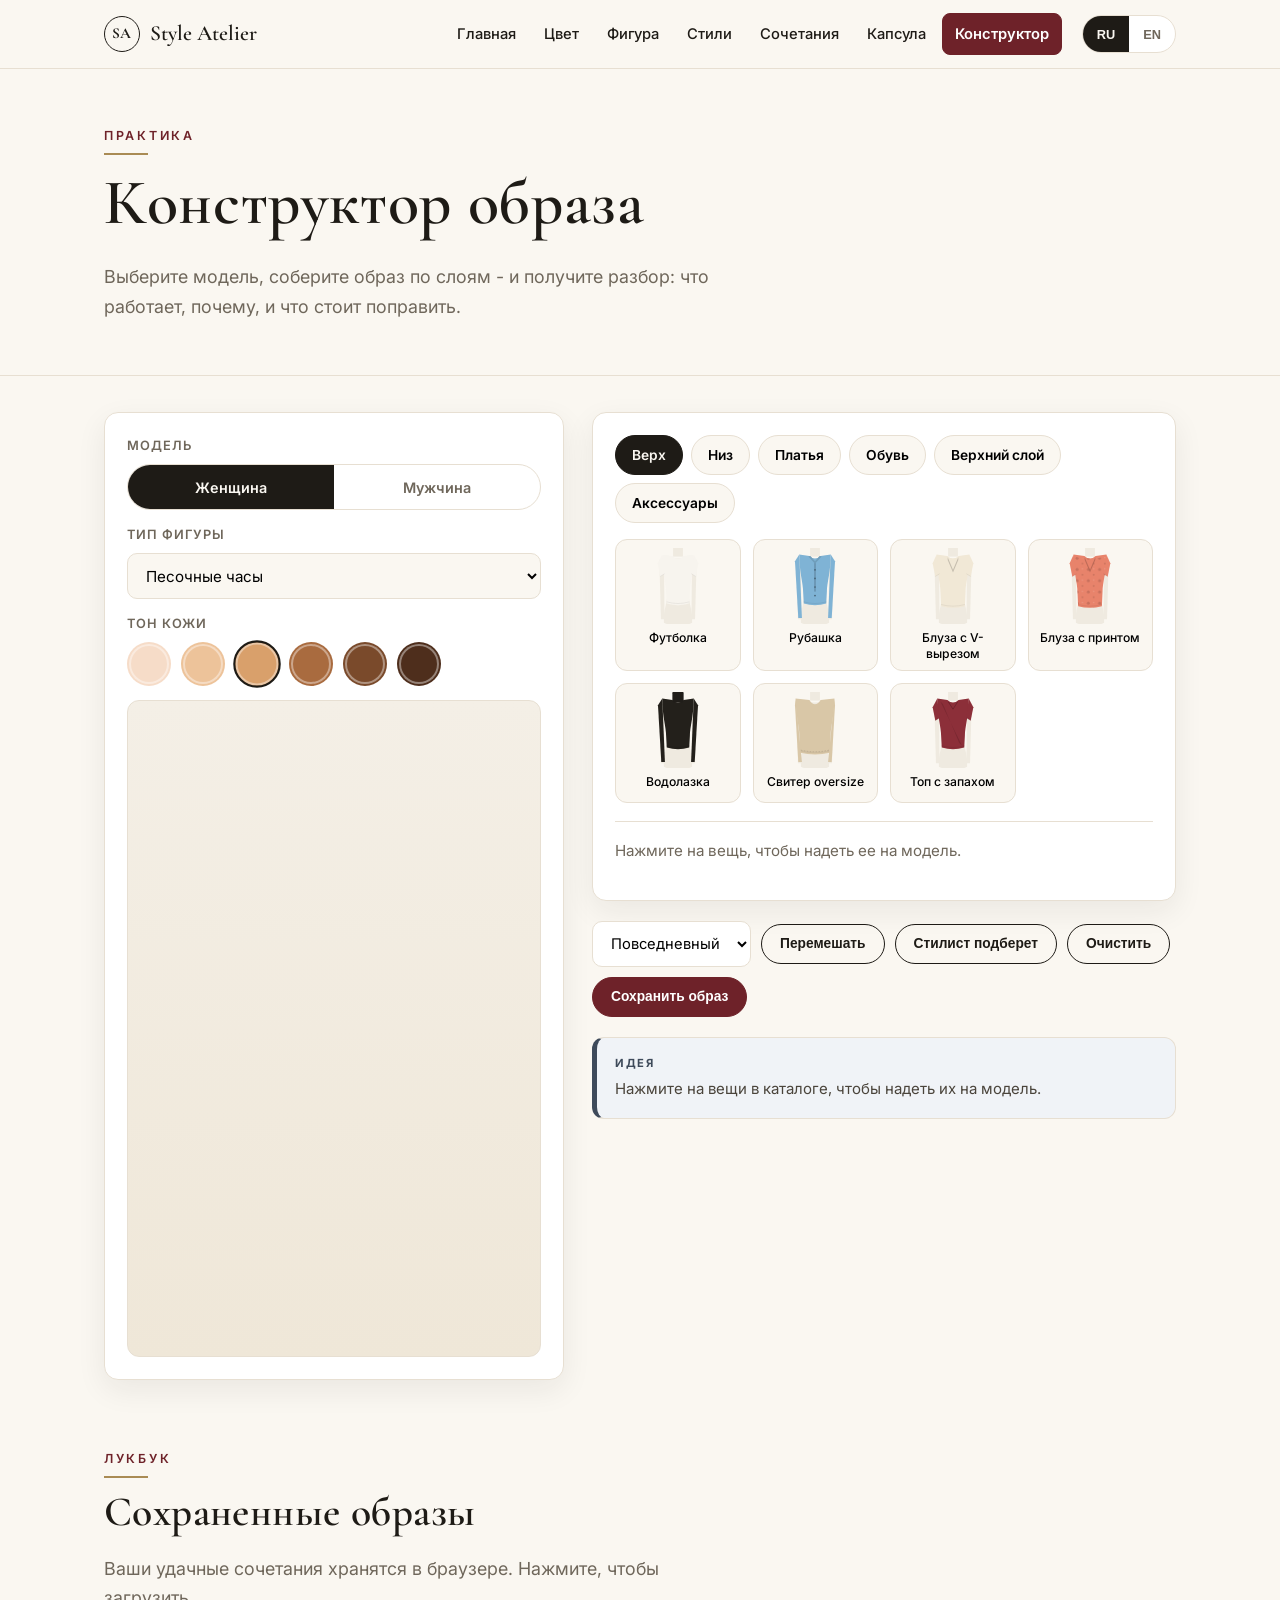
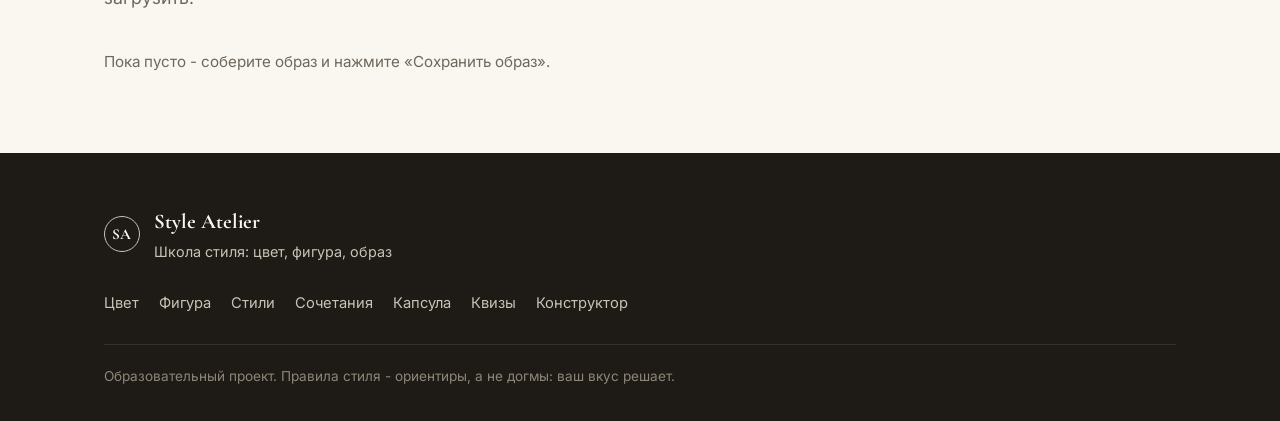
==== commit 4c586b55: "Add files via upload" ====
--- a/builder.html
+++ b/builder.html
@@ -49,6 +49,7 @@
 .builder-actions select{padding:11px 14px;border:1.5px solid var(--line);border-radius:10px;font-family:var(--sans);font-size:.92rem;background:var(--paper);min-height:46px}
 .analysis{margin-top:8px}
 .verdict{display:flex;gap:18px;align-items:center;background:var(--paper);border:1px solid var(--line);border-radius:var(--radius);padding:22px;box-shadow:var(--shadow);margin-bottom:16px}
+.verdict[hidden]{display:none}
 .meter{width:92px;height:92px;flex:none}
 .meter .bg{stroke:var(--line)}
 .meter .fg{stroke:var(--sage);stroke-linecap:round;transition:stroke-dashoffset .8s ease}
@@ -374,6 +375,8 @@
   var id = "pp"+_pid, dark = shade(base,-28), s="";
   if(kind==="stripe"){
     s = '<pattern id="'+id+'" width="14" height="14" patternUnits="userSpaceOnUse"><rect width="14" height="14" fill="none"/><rect width="5" height="14" fill="'+dark+'" opacity="0.55"/></pattern>';
+  } else if(kind==="check"){
+    s = '<pattern id="'+id+'" width="26" height="26" patternUnits="userSpaceOnUse"><rect width="26" height="26" fill="none"/><rect width="11" height="26" fill="'+dark+'" opacity="0.32"/><rect width="26" height="11" fill="'+dark+'" opacity="0.32"/></pattern>';
   } else { /* floral dots */
     s = '<pattern id="'+id+'" width="34" height="34" patternUnits="userSpaceOnUse"><circle cx="9" cy="9" r="4.5" fill="'+dark+'" opacity="0.5"/><circle cx="25" cy="25" r="3" fill="'+dark+'" opacity="0.4"/><circle cx="25" cy="7" r="2" fill="'+shade(base,30)+'" opacity="0.6"/></pattern>';
   }
@@ -386,21 +389,30 @@
   var cx=M.cx, ease=o.ease||3, hemY=o.hemY||(M.waY+36);
   var sL=f(cx-M.shW-ease), sR=f(cx+M.shW+ease);
   var wL=f(cx-M.waW-ease-2), wR=f(cx+M.waW+ease+2);
-  var s='<path d="M '+sL+' '+(M.shY+4)+
+  var neckHalf = o.neckHalf||17, neckDip = (o.neckDip!=null? o.neckDip : 10);
+  /* panel: shoulder points sit ON the body shoulder line (shY-2), slopes run to a
+     narrow neck opening - no skin wedges at the shoulders */
+  var s='<path d="M '+sL+' '+(M.shY-2)+
     ' C '+sL+' '+(M.shY+50)+' '+wL+' '+(M.waY-24)+' '+wL+' '+M.waY+
     ' L '+f(cx-M.waW-ease)+' '+hemY+
     ' Q '+cx+' '+(hemY+10)+' '+f(cx+M.waW+ease)+' '+hemY+
     ' L '+wR+' '+M.waY+
-    ' C '+wR+' '+(M.waY-24)+' '+sR+' '+(M.shY+50)+' '+sR+' '+(M.shY+4)+
-    ' Q '+cx+' '+(M.shY+(o.neckDip||16))+' '+sL+' '+(M.shY+4)+' Z" fill="'+c+'"/>';
-  /* sleeves */
+    ' C '+wR+' '+(M.waY-24)+' '+sR+' '+(M.shY+50)+' '+sR+' '+(M.shY-2)+
+    ' L '+f(cx+neckHalf)+' '+(M.shY+2)+
+    ' Q '+cx+' '+(M.shY+neckDip+8)+' '+f(cx-neckHalf)+' '+(M.shY+2)+
+    ' L '+sL+' '+(M.shY-2)+' Z" fill="'+c+'"/>';
+  /* hem band - reads as fabric edge, not a cut-out */
+  s+='<path d="M '+f(cx-M.waW-ease)+' '+(hemY-5)+' Q '+cx+' '+(hemY+5)+' '+f(cx+M.waW+ease)+' '+(hemY-5)+'" stroke="'+shade(c,-16)+'" stroke-width="2" fill="none" opacity="0.55"/>';
+  /* sleeves hug the arm from the shoulder point down */
   var sl = o.sleeve||"short";
   if(sl==="short"){
-    s+='<path d="M '+sL+' '+(M.shY+6)+' L '+f(cx-M.shW-M.armW-4)+' '+(M.shY+22)+' L '+f(cx-M.shW-M.armW+8)+' '+(M.shY+58)+' L '+f(cx-M.shW+2)+' '+(M.shY+52)+' Z" fill="'+c+'"/>';
-    s+='<path d="M '+sR+' '+(M.shY+6)+' L '+f(cx+M.shW+M.armW+4)+' '+(M.shY+22)+' L '+f(cx+M.shW+M.armW-8)+' '+(M.shY+58)+' L '+f(cx+M.shW-2)+' '+(M.shY+52)+' Z" fill="'+c+'"/>';
+    s+='<path d="M '+sL+' '+(M.shY-2)+' L '+f(cx-M.shW-M.armW-5)+' '+(M.shY+24)+' L '+f(cx-M.shW-M.armW+3)+' '+(M.shY+64)+' L '+f(cx-M.shW+4)+' '+(M.shY+56)+' Z" fill="'+c+'"/>';
+    s+='<path d="M '+sR+' '+(M.shY-2)+' L '+f(cx+M.shW+M.armW+5)+' '+(M.shY+24)+' L '+f(cx+M.shW+M.armW-3)+' '+(M.shY+64)+' L '+f(cx+M.shW-4)+' '+(M.shY+56)+' Z" fill="'+c+'"/>';
+    s+='<path d="M '+f(cx-M.shW-M.armW+3)+' '+(M.shY+64)+' L '+f(cx-M.shW+4)+' '+(M.shY+56)+'" stroke="'+shade(c,-16)+'" stroke-width="2" opacity="0.55"/>';
+    s+='<path d="M '+f(cx+M.shW+M.armW-3)+' '+(M.shY+64)+' L '+f(cx+M.shW-4)+' '+(M.shY+56)+'" stroke="'+shade(c,-16)+'" stroke-width="2" opacity="0.55"/>';
   } else if(sl==="long"){
-    s+='<path d="M '+sL+' '+(M.shY+6)+' L '+f(cx-M.shW-M.armW-5)+' '+(M.shY+16)+' L '+f(cx-M.shW-M.armW+9)+' 292 L '+f(cx-M.shW+6)+' 292 Z" fill="'+c+'"/>';
-    s+='<path d="M '+sR+' '+(M.shY+6)+' L '+f(cx+M.shW+M.armW+5)+' '+(M.shY+16)+' L '+f(cx+M.shW+M.armW-9)+' 292 L '+f(cx+M.shW-6)+' 292 Z" fill="'+c+'"/>';
+    s+='<path d="M '+sL+' '+(M.shY-2)+' L '+f(cx-M.shW-M.armW-4)+' '+(M.shY+18)+' L '+f(cx-M.shW-M.armW+6)+' 292 L '+f(cx-M.shW+5)+' 292 Z" fill="'+c+'"/>';
+    s+='<path d="M '+sR+' '+(M.shY-2)+' L '+f(cx+M.shW+M.armW+4)+' '+(M.shY+18)+' L '+f(cx+M.shW+M.armW-6)+' 292 L '+f(cx+M.shW-5)+' 292 Z" fill="'+c+'"/>';
   }
   /* neckline */
   var nk = o.neck||"crew", nc = shade(c,-18);
@@ -442,13 +454,40 @@
     s+='<line x1="'+f(cx-16)+'" y1="'+(M.hiY+40)+'" x2="'+f(cx-15)+'" y2="'+(hemY-8)+'" stroke="'+shade(c,-25)+'" stroke-width="1.6"/>';
     s+='<line x1="'+f(cx+16)+'" y1="'+(M.hiY+40)+'" x2="'+f(cx+15)+'" y2="'+(hemY-8)+'" stroke="'+shade(c,-25)+'" stroke-width="1.6"/>';
   }
-  if(o.pockets){
-    s+='<path d="M '+f(cx-M.hiW+8)+' '+(topY+10)+' q 12 4 16 18" stroke="'+shade(c,-25)+'" stroke-width="1.6" fill="none"/>';
-    s+='<path d="M '+f(cx+M.hiW-8)+' '+(topY+10)+' q -12 4 -16 18" stroke="'+shade(c,-25)+'" stroke-width="1.6" fill="none"/>';
-    s+='<line x1="'+cx+'" y1="'+(topY+8)+'" x2="'+cx+'" y2="'+(topY+34)+'" stroke="'+shade(c,-25)+'" stroke-width="1.6"/>';
+  if(o.pockets==="slant"){
+    /* chinos: clean diagonal pocket openings, no contrast stitching */
+    s+='<path d="M '+f(cx-M.hiW+4)+' '+(topY+16)+' L '+f(cx-M.hiW+22)+' '+(topY+32)+'" stroke="'+shade(c,-28)+'" stroke-width="1.8" fill="none"/>';
+    s+='<path d="M '+f(cx+M.hiW-4)+' '+(topY+16)+' L '+f(cx+M.hiW-22)+' '+(topY+32)+'" stroke="'+shade(c,-28)+'" stroke-width="1.8" fill="none"/>';
+  } else if(o.pockets){
+    /* scoop pockets */
+    var pkc = o.denim ? "#C97F2D" : shade(c,-25);
+    s+='<path d="M '+f(cx-M.hiW+8)+' '+(topY+10)+' q 12 4 16 18" stroke="'+pkc+'" stroke-width="1.6" fill="none"'+(o.denim?' stroke-dasharray="3.5 2.5"':'')+'/>';
+    s+='<path d="M '+f(cx+M.hiW-8)+' '+(topY+10)+' q -12 4 -16 18" stroke="'+pkc+'" stroke-width="1.6" fill="none"'+(o.denim?' stroke-dasharray="3.5 2.5"':'')+'/>';
+    s+='<line x1="'+cx+'" y1="'+(topY+8)+'" x2="'+cx+'" y2="'+(topY+34)+'" stroke="'+pkc+'" stroke-width="1.6"'+(o.denim?' stroke-dasharray="3.5 2.5"':'')+'/>';
+    if(o.denim){
+      /* rivets at pocket corners */
+      s+='<circle cx="'+f(cx-M.hiW+10)+'" cy="'+(topY+13)+'" r="1.9" fill="#C8C8C8"/>';
+      s+='<circle cx="'+f(cx+M.hiW-10)+'" cy="'+(topY+13)+'" r="1.9" fill="#C8C8C8"/>';
+      s+='<circle cx="'+f(cx-M.hiW+22)+'" cy="'+(topY+27)+'" r="1.9" fill="#C8C8C8"/>';
+      s+='<circle cx="'+f(cx+M.hiW-22)+'" cy="'+(topY+27)+'" r="1.9" fill="#C8C8C8"/>';
+    }
+  }
+  if(o.denim){
+    /* contrast outseam stitching + double-stitched hems: the jeans signature */
+    var stc = "#C97F2D";
+    s+='<line x1="'+f(cx-M.hiW-hipE+4)+'" y1="'+(M.hiY+38)+'" x2="'+f(cx-botW-1)+'" y2="'+(hemY-4)+'" stroke="'+stc+'" stroke-width="1.5" stroke-dasharray="4 3" opacity="0.85"/>';
+    s+='<line x1="'+f(cx+M.hiW+hipE-4)+'" y1="'+(M.hiY+38)+'" x2="'+f(cx+botW+1)+'" y2="'+(hemY-4)+'" stroke="'+stc+'" stroke-width="1.5" stroke-dasharray="4 3" opacity="0.85"/>';
+    s+='<line x1="'+f(cx-botW-3)+'" y1="'+(hemY-9)+'" x2="'+f(cx+botW-15)+'" y2="'+(hemY-9)+'" stroke="'+stc+'" stroke-width="1.4" stroke-dasharray="4 3" opacity="0.85"/>';
+    s+='<line x1="'+f(cx+botW+15)+'" y1="'+(hemY-9)+'" x2="'+f(cx+botW+3)+'" y2="'+(hemY-9)+'" stroke="'+stc+'" stroke-width="1.4" stroke-dasharray="4 3" opacity="0.85"/>';
+  }
+  if(o.cuffs){
+    /* shorts turn-ups */
+    s+='<rect x="'+f(cx-botW-4)+'" y="'+(hemY-13)+'" width="'+f(botW*2-10)+'" height="11" fill="'+shade(c,-10)+'"/>';
+    s+='<rect x="'+f(cx-botW+16)+'" y="'+(hemY-13)+'" width="'+f(botW*2-10)+'" height="11" fill="'+shade(c,-10)+'"/>';
   }
   if(o.waistband){
     s+='<rect x="'+hL+'" y="'+topY+'" width="'+f(hR-hL)+'" height="12" fill="'+shade(c,-14)+'"/>';
+    s+='<circle cx="'+cx+'" cy="'+(topY+6)+'" r="2.2" fill="'+(o.denim?"#C8C8C8":shade(c,-38))+'"/>';
   }
   return s;
 }
@@ -482,6 +521,19 @@
     return s; }});
 garment({id:"sweater_m", cat:"tops", g:["m"], n:{ru:"Свитер",en:"Crew sweater"}, form:2, tex:"matte", wt:28, dc:"navy",
   draw:function(M,c){ return drawTop(M,c,{sleeve:"long",neck:"crew",ease:7,hemY:M.waY+44}); }});
+garment({id:"sweatshirt_m", cat:"tops", g:["m"], n:{ru:"Свитшот",en:"Sweatshirt"}, form:1, tex:"matte", wt:27, dc:"gray",
+  draw:function(M,c){ return drawTop(M,c,{sleeve:"long",neck:"crew",ease:6,hemY:M.waY+40,neckHalf:15}); }});
+garment({id:"flannel_m", cat:"tops", g:["m"], n:{ru:"Фланелевая рубашка",en:"Flannel shirt"}, form:2, tex:"matte", wt:27, dc:"bordeaux", print:{scale:"large",kind:"check"},
+  draw:function(M,c){ return drawTop(M,c,{sleeve:"long",neck:"shirt",ease:4,print:"check"}); }});
+garment({id:"linen_m", cat:"tops", g:["m"], n:{ru:"Льняная рубашка",en:"Linen shirt"}, form:2, tex:"matte", wt:26, dc:"white",
+  draw:function(M,c){ return drawTop(M,c,{sleeve:"long",neck:"shirt",ease:6,hemY:M.waY+42}); }});
+garment({id:"hoodie_m", cat:"tops", g:["m"], n:{ru:"Худи",en:"Hoodie"}, form:1, tex:"matte", wt:28, dc:"taupe",
+  draw:function(M,c){ var cx=M.cx, s=drawTop(M,c,{sleeve:"long",neck:"crew",ease:6,hemY:M.waY+42,neckHalf:15});
+    s+='<path d="M '+f(cx-24)+' '+(M.shY-2)+' Q '+cx+' '+(M.shY-26)+' '+f(cx+24)+' '+(M.shY-2)+' L '+f(cx+18)+' '+(M.shY+6)+' Q '+cx+' '+(M.shY-12)+' '+f(cx-18)+' '+(M.shY+6)+' Z" fill="'+shade(c,-14)+'"/>';
+    s+='<line x1="'+f(cx-6)+'" y1="'+(M.shY+12)+'" x2="'+f(cx-7)+'" y2="'+(M.shY+30)+'" stroke="'+shade(c,-35)+'" stroke-width="2.4"/>';
+    s+='<line x1="'+f(cx+6)+'" y1="'+(M.shY+12)+'" x2="'+f(cx+7)+'" y2="'+(M.shY+30)+'" stroke="'+shade(c,-35)+'" stroke-width="2.4"/>';
+    s+='<path d="M '+f(cx-24)+' '+(M.waY+16)+' L '+f(cx+24)+' '+(M.waY+16)+' L '+f(cx+18)+' '+(M.waY+40)+' L '+f(cx-18)+' '+(M.waY+40)+' Z" fill="'+shade(c,-7)+'"/>';
+    return s; }});
 garment({id:"polo_m", cat:"tops", g:["m"], n:{ru:"Поло",en:"Polo shirt"}, form:2, tex:"matte", wt:26, dc:"emerald",
   draw:function(M,c){ return drawTop(M,c,{sleeve:"short",neck:"polo",ease:4}); }});
 garment({id:"henley_m", cat:"tops", g:["m"], n:{ru:"Хенли",en:"Henley"}, form:2, tex:"matte", wt:26, dc:"gray",
@@ -497,17 +549,24 @@
 
 /* ================= BOTTOMS ================= */
 garment({id:"jeans_f", cat:"bottoms", g:["f"], n:{ru:"Джинсы",en:"Jeans"}, form:1, tex:"matte", wt:30, dc:"blue",
-  draw:function(M,c){ return drawBottoms(M,c,{style:"slim",pockets:true,waistband:true}); }});
+  draw:function(M,c){ return drawBottoms(M,c,{style:"slim",pockets:true,waistband:true,denim:true}); }});
 garment({id:"jeans_m", cat:"bottoms", g:["m"], n:{ru:"Джинсы",en:"Jeans"}, form:1, tex:"matte", wt:30, dc:"navy",
-  draw:function(M,c){ return drawBottoms(M,c,{style:"straight",pockets:true,waistband:true}); }});
+  draw:function(M,c){ return drawBottoms(M,c,{style:"straight",pockets:true,waistband:true,denim:true}); }});
 garment({id:"chinos_m", cat:"bottoms", g:["m"], n:{ru:"Чиносы",en:"Chinos"}, form:2, tex:"matte", wt:30, dc:"khaki",
-  draw:function(M,c){ return drawBottoms(M,c,{style:"straight",crease:true,waistband:true}); }});
+  draw:function(M,c){ return drawBottoms(M,c,{style:"straight",pockets:"slant",crease:true,waistband:true}); }});
 garment({id:"trousers_f", cat:"bottoms", g:["f"], n:{ru:"Брюки со стрелками",en:"Tailored trousers"}, form:3, tex:"matte", wt:30, dc:"black",
   draw:function(M,c){ return drawBottoms(M,c,{style:"straight",crease:true,waistband:true}); }});
 garment({id:"trousers_m", cat:"bottoms", g:["m"], n:{ru:"Брюки",en:"Trousers"}, form:3, tex:"matte", wt:30, dc:"graphite",
   draw:function(M,c){ return drawBottoms(M,c,{style:"straight",crease:true,waistband:true}); }});
 garment({id:"shorts_m", cat:"bottoms", g:["m"], n:{ru:"Шорты",en:"Shorts"}, form:1, tex:"matte", wt:22, dc:"beige",
-  draw:function(M,c){ return drawBottoms(M,c,{style:"straight",hemY:M.kneeY-30,waistband:true}); }});
+  draw:function(M,c){ return drawBottoms(M,c,{style:"straight",hemY:M.kneeY-30,waistband:true,cuffs:true,pockets:"slant"}); }});
+garment({id:"cargo_m", cat:"bottoms", g:["m"], n:{ru:"Брюки карго",en:"Cargo trousers"}, form:1, tex:"matte", wt:30, dc:"olive",
+  draw:function(M,c){ var cx=M.cx, s=drawBottoms(M,c,{style:"straight",waistband:true,pockets:"slant"});
+    s+='<rect x="'+f(cx-M.hiW-1)+'" y="'+(M.hiY+58)+'" width="19" height="24" rx="2" fill="'+shade(c,-8)+'"/>';
+    s+='<rect x="'+f(cx-M.hiW-1)+'" y="'+(M.hiY+58)+'" width="19" height="8" rx="2" fill="'+shade(c,-18)+'"/>';
+    s+='<rect x="'+f(cx+M.hiW-18)+'" y="'+(M.hiY+58)+'" width="19" height="24" rx="2" fill="'+shade(c,-8)+'"/>';
+    s+='<rect x="'+f(cx+M.hiW-18)+'" y="'+(M.hiY+58)+'" width="19" height="8" rx="2" fill="'+shade(c,-18)+'"/>';
+    return s; }});
 garment({id:"wideleg_f", cat:"bottoms", g:["f"], n:{ru:"Широкие брюки",en:"Wide-leg trousers"}, form:3, tex:"matte", wt:32, dc:"cream",
   fit:{rectangle:{v:"good",ru:"Объем в бедрах создает изгиб",en:"Hip volume creates curves"},
        invTri:{v:"good",ru:"Балансирует широкие плечи",en:"Balances broad shoulders"},
@@ -561,13 +620,15 @@
     s+='<path d="M '+f(cx+8)+' '+(y+6)+' q 12 -10 24 0 q 2 8 -4 12 l -16 0 q -6 -4 -4 -12" fill="'+c+'"/>';
     s+='<path d="M '+f(cx-33)+' '+(y+17)+' L '+f(cx-3)+' '+(y+17)+'" stroke="'+shade(c,-45)+'" stroke-width="3" stroke-linecap="round"/>';
     s+='<path d="M '+f(cx+7)+' '+(y+17)+' L '+f(cx+37)+' '+(y+17)+'" stroke="'+shade(c,-45)+'" stroke-width="3" stroke-linecap="round"/>';
+    /* saddle strap across the vamp - the loafer signature */
+    s+='<path d="M '+f(cx-29)+' '+(y+3)+' q 9 6 18 2" stroke="'+shade(c,-32)+'" stroke-width="1.8" fill="none"/>';
+    s+='<path d="M '+f(cx+11)+' '+(y+3)+' q 9 6 18 2" stroke="'+shade(c,-32)+'" stroke-width="1.8" fill="none"/>';
   } else if(shape==="heel"){
-    s+='<path d="M '+f(cx-32)+' '+(y+4)+' q 14 -8 26 -2 l 2 10 l -24 4 Z" fill="'+c+'"/>';
-    s+='<rect x="'+f(cx-12)+'" y="'+(y+12)+'" width="5" height="16" fill="'+shade(c,-30)+'"/>';
-    s+='<path d="M '+f(cx+8)+' '+(y+4)+' q 14 -8 26 -2 l 2 10 l -24 4 Z" fill="'+c+'"/>';
-    s+='<rect x="'+f(cx+28)+'" y="'+(y+12)+'" width="5" height="16" fill="'+shade(c,-30)+'"/>';
-    s+='<path d="M '+f(cx-32)+' '+(y+15)+' L '+f(cx-6)+' '+(y+15)+'" stroke="'+shade(c,-45)+'" stroke-width="2.4" stroke-linecap="round"/>';
-    s+='<path d="M '+f(cx+8)+' '+(y+15)+' L '+f(cx+34)+' '+(y+15)+'" stroke="'+shade(c,-45)+'" stroke-width="2.4" stroke-linecap="round"/>';
+    /* pumps: rounded heel counter, sloping vamp, tapered stiletto under the back */
+    [-20,20].forEach(function(off){ var fx=cx+off;
+      s+='<path d="M '+f(fx-16)+' '+(y+11)+' Q '+f(fx-16)+' '+(y+1)+' '+f(fx-6)+' '+(y+1)+' Q '+f(fx+5)+' '+(y+2)+' '+f(fx+13)+' '+(y+8)+' Q '+f(fx+17)+' '+(y+11)+' '+f(fx+13)+' '+(y+13)+' L '+f(fx-13)+' '+(y+13)+' Z" fill="'+c+'"/>';
+      s+='<path d="M '+f(fx-5)+' '+(y+13)+' L '+f(fx)+' '+(y+13)+' L '+f(fx-1)+' '+(y+25)+' L '+f(fx-4)+' '+(y+25)+' Z" fill="'+shade(c,-30)+'"/>';
+    });
   } else if(shape==="boot"){
     s+='<path d="M '+f(cx-30)+' '+(y-34)+' l 20 -4 l 4 34 l 10 6 l -2 10 l -30 0 Z" fill="'+c+'"/>';
     s+='<path d="M '+f(cx+10)+' '+(y-34)+' l 20 -4 l 4 34 l 10 6 l -2 10 l -30 0 Z" fill="'+c+'"/>';
@@ -584,6 +645,14 @@
     s+='<ellipse cx="'+f(cx-20)+'" cy="'+(y+10)+'" rx="15" ry="6" fill="'+shade(c,-10)+'"/>';
     s+='<ellipse cx="'+f(cx+20)+'" cy="'+(y+10)+'" rx="15" ry="6" fill="'+shade(c,-10)+'"/>';
     s+='<path d="M '+f(cx-30)+' '+(y+8)+' q 10 -12 20 -4 M '+f(cx+10)+' '+(y+8)+' q 10 -12 20 -4" stroke="'+c+'" stroke-width="3" fill="none"/>';
+  } else if(shape==="chelsea"){
+    /* sleek ankle boot with elastic gore panel */
+    s+='<path d="M '+f(cx-28)+' '+(y-30)+' l 17 -3 l 3 27 l 9 5 l -1 9 l -28 0 Z" fill="'+c+'"/>';
+    s+='<path d="M '+f(cx+12)+' '+(y-30)+' l 17 -3 l 3 27 l 9 5 l -1 9 l -28 0 Z" fill="'+c+'"/>';
+    s+='<rect x="'+f(cx-24)+'" y="'+(y-26)+'" width="7" height="18" rx="2" fill="'+shade(c,-32)+'"/>';
+    s+='<rect x="'+f(cx+16)+'" y="'+(y-26)+'" width="7" height="18" rx="2" fill="'+shade(c,-32)+'"/>';
+    s+='<path d="M '+f(cx-29)+' '+(y+8)+' L '+f(cx+3)+' '+(y+8)+'" stroke="'+shade(c,-45)+'" stroke-width="3.2" stroke-linecap="round"/>';
+    s+='<path d="M '+f(cx+11)+' '+(y+8)+' L '+f(cx+43)+' '+(y+8)+'" stroke="'+shade(c,-45)+'" stroke-width="3.2" stroke-linecap="round"/>';
   }
   return s;
 }
@@ -597,6 +666,8 @@
   draw:function(M,c){ return shoeBase(M,c,"boot"); }});
 garment({id:"oxfords", cat:"shoes", g:["m"], n:{ru:"Оксфорды",en:"Oxfords"}, form:5, tex:"sheen", wt:10, dc:"black",
   draw:function(M,c){ return shoeBase(M,c,"oxford"); }});
+garment({id:"chelsea_m", cat:"shoes", g:["m"], n:{ru:"Челси",en:"Chelsea boots"}, form:3, tex:"sheen", wt:11, dc:"brown",
+  draw:function(M,c){ return shoeBase(M,c,"chelsea"); }});
 garment({id:"sandals", cat:"shoes", g:["f"], n:{ru:"Сандалии",en:"Sandals"}, form:1, tex:"matte", wt:8, dc:"camel",
   draw:function(M,c){ return shoeBase(M,c,"sandal"); }});
 
@@ -618,6 +689,9 @@
     var s='<path d="M '+f(cx-M.shW-4)+' '+(M.shY+2)+' L '+f(cx-M.waW-6)+' '+hemY+' L '+f(cx-16)+' '+hemY+' L '+f(cx-8)+' '+(M.shY+70)+' Z" fill="'+shade(c,-4)+'"/>';
     s+='<path d="M '+f(cx+M.shW+4)+' '+(M.shY+2)+' L '+f(cx+M.waW+6)+' '+hemY+' L '+f(cx+16)+' '+hemY+' L '+f(cx+8)+' '+(M.shY+70)+' Z" fill="'+shade(c,-4)+'"/>';
     s+='<path d="M '+f(cx-24)+' '+(M.shY+6)+' L '+cx+' '+(M.shY+34)+' L '+f(cx+24)+' '+(M.shY+6)+' L '+f(cx+16)+' '+(M.shY+2)+' L '+cx+' '+(M.shY+24)+' L '+f(cx-16)+' '+(M.shY+2)+' Z" fill="'+shade(c,-14)+'"/>';
+    /* sleeves */
+    s+='<path d="M '+f(cx-M.shW-4)+' '+(M.shY+4)+' L '+f(cx-M.shW-M.armW-2)+' '+(M.shY+16)+' L '+f(cx-M.shW-M.armW+9)+' 294 L '+f(cx-M.shW+4)+' 294 Z" fill="'+shade(c,-5)+'"/>';
+    s+='<path d="M '+f(cx+M.shW+4)+' '+(M.shY+4)+' L '+f(cx+M.shW+M.armW+2)+' '+(M.shY+16)+' L '+f(cx+M.shW+M.armW-9)+' 294 L '+f(cx+M.shW-4)+' 294 Z" fill="'+shade(c,-5)+'"/>';
     s+='<rect x="'+f(cx-M.waW-8)+'" y="'+(M.waY-4)+'" width="'+f((M.waW+8)*2)+'" height="10" rx="3" fill="'+shade(c,-20)+'"/>';
     s+='<rect x="'+f(cx-8)+'" y="'+(M.waY-4)+'" width="16" height="10" rx="3" fill="'+shade("#C9A227",-10)+'"/>';
     return s; }});
@@ -635,6 +709,9 @@
     s+='<path d="M '+f(cx+M.shW+3)+' '+(M.shY+2)+' C '+f(cx+M.shW+3)+' '+(M.waY+40)+' '+f(cx+M.waW+10)+' '+(M.hiY+40)+' '+f(cx+M.waW+14)+' '+hemY+' L '+f(cx+12)+' '+hemY+' L '+cx+' '+(M.shY+80)+' Z" fill="'+c+'"/>';
     s+='<path d="M '+f(cx-26)+' '+(M.shY+4)+' L '+cx+' '+(M.shY+44)+' L '+f(cx-6)+' '+(M.shY+70)+' L '+f(cx-34)+' '+(M.shY+30)+' Z" fill="'+shade(c,-16)+'"/>';
     s+='<path d="M '+f(cx+26)+' '+(M.shY+4)+' L '+cx+' '+(M.shY+44)+' L '+f(cx+6)+' '+(M.shY+70)+' L '+f(cx+34)+' '+(M.shY+30)+' Z" fill="'+shade(c,-16)+'"/>';
+    /* sleeves - a coat without them reads as a vest */
+    s+='<path d="M '+f(cx-M.shW-3)+' '+(M.shY+4)+' L '+f(cx-M.shW-M.armW-3)+' '+(M.shY+16)+' L '+f(cx-M.shW-M.armW+8)+' 296 L '+f(cx-M.shW+5)+' 296 Z" fill="'+shade(c,-5)+'"/>';
+    s+='<path d="M '+f(cx+M.shW+3)+' '+(M.shY+4)+' L '+f(cx+M.shW+M.armW+3)+' '+(M.shY+16)+' L '+f(cx+M.shW+M.armW-8)+' 296 L '+f(cx+M.shW-5)+' 296 Z" fill="'+shade(c,-5)+'"/>';
     return s; }});
 garment({id:"cardigan", cat:"outer", g:["f","m"], n:{ru:"Кардиган",en:"Cardigan"}, form:2, tex:"matte", wt:28, dc:"taupe",
   draw:function(M,c){ var cx=M.cx, hemY=M.hiY+18;
@@ -642,6 +719,23 @@
     s+='<path d="M '+f(cx+M.shW+5)+' '+(M.shY+2)+' L '+f(cx+M.waW+7)+' '+hemY+' L '+f(cx+12)+' '+hemY+' L '+f(cx+8)+' '+(M.shY+56)+' Z" fill="'+c+'"/>';
     s+='<path d="M '+f(cx-M.shW-3)+' '+(M.shY+6)+' L '+f(cx-M.shW-M.armW-1)+' '+(M.shY+16)+' L '+f(cx-M.shW-M.armW+9)+' 292 L '+f(cx-M.shW+3)+' 292 Z" fill="'+shade(c,-5)+'"/>';
     s+='<path d="M '+f(cx+M.shW+3)+' '+(M.shY+6)+' L '+f(cx+M.shW+M.armW+1)+' '+(M.shY+16)+' L '+f(cx+M.shW+M.armW-9)+' 292 L '+f(cx+M.shW-3)+' 292 Z" fill="'+shade(c,-5)+'"/>';
+    return s; }});
+
+garment({id:"bomber_m", cat:"outer", g:["m"], n:{ru:"Бомбер",en:"Bomber jacket"}, form:2, tex:"matte", wt:28, dc:"olive",
+  draw:function(M,c){ var cx=M.cx, hemY=M.waY+36;
+    var s='<path d="M '+f(cx-M.shW-5)+' '+(M.shY+2)+' L '+f(cx-M.waW-6)+' '+hemY+' L '+f(cx-9)+' '+hemY+' L '+f(cx-7)+' '+(M.shY+58)+' Z" fill="'+c+'"/>';
+    s+='<path d="M '+f(cx+M.shW+5)+' '+(M.shY+2)+' L '+f(cx+M.waW+6)+' '+hemY+' L '+f(cx+9)+' '+hemY+' L '+f(cx+7)+' '+(M.shY+58)+' Z" fill="'+c+'"/>';
+    s+='<path d="M '+f(cx-M.shW-4)+' '+(M.shY+4)+' L '+f(cx-M.shW-M.armW-2)+' '+(M.shY+16)+' L '+f(cx-M.shW-M.armW+9)+' 292 L '+f(cx-M.shW+4)+' 292 Z" fill="'+shade(c,-5)+'"/>';
+    s+='<path d="M '+f(cx+M.shW+4)+' '+(M.shY+4)+' L '+f(cx+M.shW+M.armW+2)+' '+(M.shY+16)+' L '+f(cx+M.shW+M.armW-9)+' 292 L '+f(cx+M.shW-4)+' 292 Z" fill="'+shade(c,-5)+'"/>';
+    s+='<rect x="'+f(cx-16)+'" y="'+(M.shY-2)+'" width="32" height="11" rx="5" fill="'+shade(c,-18)+'"/>';
+    s+='<line x1="'+cx+'" y1="'+(M.shY+8)+'" x2="'+cx+'" y2="'+hemY+'" stroke="'+shade(c,-30)+'" stroke-width="2.4"/>';
+    s+='<rect x="'+f(cx-M.waW-6)+'" y="'+(hemY-9)+'" width="'+f((M.waW+6)*2)+'" height="9" fill="'+shade(c,-16)+'"/>';
+    return s; }});
+garment({id:"vest_m", cat:"outer", g:["m"], n:{ru:"Утепленный жилет",en:"Puffer vest"}, form:2, tex:"matte", wt:25, dc:"navy",
+  draw:function(M,c){ var cx=M.cx, s=drawTop(M,c,{sleeve:"none",neck:"crew",ease:5,hemY:M.hiY+8,neckHalf:14});
+    for(var q=0;q<3;q++){ var yq=M.shY+52+q*38; s+='<path d="M '+f(cx-M.waW-9)+' '+yq+' Q '+cx+' '+(yq+7)+' '+f(cx+M.waW+9)+' '+yq+'" stroke="'+shade(c,-22)+'" stroke-width="2" fill="none" opacity="0.7"/>'; }
+    s+='<rect x="'+f(cx-15)+'" y="'+(M.shY-8)+'" width="30" height="15" rx="5" fill="'+shade(c,-10)+'"/>';
+    s+='<line x1="'+cx+'" y1="'+(M.shY+6)+'" x2="'+cx+'" y2="'+(M.hiY+8)+'" stroke="'+shade(c,-30)+'" stroke-width="2.2"/>';
     return s; }});
 
 /* ================= ACCESSORIES ================= */
@@ -678,6 +772,11 @@
     return '<ellipse cx="'+cx+'" cy="'+(y+8)+'" rx="38" ry="10" fill="'+shade(c,-12)+'"/>'+
     '<path d="M '+(cx-24)+' '+(y+8)+' q 0 -30 24 -30 q 24 0 24 30 Z" fill="'+c+'"/>'+
     '<rect x="'+(cx-24)+'" y="'+(y-4)+'" width="48" height="9" fill="'+shade(c,-30)+'"/>'; }});
+garment({id:"cap_m", cat:"acc", g:["m"], n:{ru:"Кепка",en:"Baseball cap"}, form:1, tex:"matte", wt:3, dc:"navy",
+  draw:function(M,c){ var cx=M.cx, y=M.headY;
+    return '<path d="M '+f(cx-M.headR-2)+' '+(y+3)+' A '+(M.headR+2)+' '+(M.headR+2)+' 0 0 1 '+f(cx+M.headR+2)+' '+(y+3)+' Z" fill="'+c+'"/>'+
+    '<path d="M '+f(cx-M.headR-3)+' '+(y+3)+' L '+f(cx+M.headR+3)+' '+(y+3)+' L '+f(cx+M.headR-2)+' '+(y+9)+' L '+f(cx-M.headR+2)+' '+(y+9)+' Z" fill="'+shade(c,-14)+'"/>'+
+    '<circle cx="'+cx+'" cy="'+(y-M.headR-1)+'" r="2.6" fill="'+shade(c,-20)+'"/>'; }});
 garment({id:"tie", cat:"acc", g:["m"], n:{ru:"Галстук",en:"Tie"}, form:4, tex:"sheen", wt:6, dc:"bordeaux",
   draw:function(M,c){ var cx=M.cx, y=M.shY+22;
     return '<path d="M '+(cx-9)+' '+y+' L '+(cx+9)+' '+y+' L '+(cx+13)+' '+(y+96)+' L '+cx+' '+(y+112)+' L '+(cx-13)+' '+(y+96)+' Z" fill="'+c+'"/>'+
@@ -733,8 +832,13 @@
          "A neutral base - calm and elegant. Let textures create interest here: pair matte with a hint of sheen.");
   } else if(hues.length===1){
     var monoN = (L==="ru" ? hues[0].col.ru : hues[0].col.en).toLowerCase();
-    good("Монохромная гармония: все цвета из семейства "+monoN+". Это самый спокойный вариант - глаз отдыхает, образ выглядит собранным.",
-         "Monochromatic harmony: every color comes from the "+monoN+" family. The calmest option - the eye rests and the outfit looks composed.");
+    if(hues[0].wt/total >= 0.35){
+      good("Монохромная гармония: все цвета из семейства "+monoN+". Это самый спокойный вариант - глаз отдыхает, образ выглядит собранным.",
+           "Monochromatic harmony: every color comes from the "+monoN+" family. The calmest option - the eye rests and the outfit looks composed.");
+    } else {
+      good("Нейтральная база и один цветной акцент - "+monoN+". База не спорит, акцент читается чисто и дорого.",
+           "A neutral base with a single color accent - "+monoN+". The base stays quiet, the accent reads clean and expensive.");
+    }
   } else {
     var ds = [];
     for(var i=0;i<hues.length;i++) for(var j=i+1;j<hues.length;j++) ds.push(hueDist(hues[i].col.hue, hues[j].col.hue));
@@ -935,7 +1039,7 @@
 var THUMB_VB = {tops:"70 80 160 230", dresses:"70 80 160 330", bottoms:"80 265 140 265",
   shoes:"95 480 110 75", outer:"55 65 190 350",
   acc:{handbag:"150 215 115 135", tote:"55 215 115 135", scarf:"100 65 100 130", belt:"80 180 140 55",
-       watch:"180 245 70 80", glasses:"100 20 100 60", fedora:"100 -5 100 75", tie:"110 80 80 150", necklace:"105 65 90 65"}};
+       watch:"180 245 70 80", glasses:"100 20 100 60", fedora:"100 -5 100 75", tie:"110 80 80 150", necklace:"105 65 90 65", cap_m:"105 15 90 60"}};
 
 function thumbSVG(g, colorHex){
   var gm = metrics(state.gender, "rectangle");
@@ -960,7 +1064,7 @@
   drawAcc(["belt"]);
   drawW("outer");
   drawAcc(["scarf","tote","handbag","tie","necklace"]);
-  drawAcc(["watch","glasses","fedora"]);
+  drawAcc(["watch","glasses","fedora","cap_m"]);
   document.getElementById("stage").innerHTML = s;
 }
 function renderShapeSel(){
@@ -1164,16 +1268,16 @@
 var ASTYLES = {
   casual:{occ:["casual"], pal:["white","gray","blue","beige","black","olive","navy"],
     f:{tops:["tee_f","sweater_f"],bottoms:["jeans_f","wideleg_f"],shoes:["sneakers","sandals"],outer:["denimj","cardigan"],acc:["tote","glasses","watch"]},
-    m:{tops:["tee_m","henley_m"],bottoms:["jeans_m","shorts_m"],shoes:["sneakers"],outer:["denimj","cardigan"],acc:["watch","glasses"]}},
+    m:{tops:["tee_m","henley_m","sweatshirt_m","hoodie_m","flannel_m"],bottoms:["jeans_m","shorts_m","cargo_m"],shoes:["sneakers"],outer:["denimj","cardigan","bomber_m","vest_m"],acc:["watch","glasses","cap_m"]}},
   smart:{occ:["smart"], pal:["white","navy","gray","beige","brown","sky","cream"],
     f:{tops:["shirt_f","blouse_f"],bottoms:["trousers_f","jeans_f"],shoes:["loafers","heels"],outer:["blazer","trench"],acc:["handbag","belt","watch","necklace"]},
-    m:{tops:["oxford_m","polo_m"],bottoms:["chinos_m","jeans_m"],shoes:["loafers"],outer:["blazer"],acc:["belt","watch"]}},
+    m:{tops:["oxford_m","polo_m","linen_m"],bottoms:["chinos_m","jeans_m"],shoes:["loafers","chelsea_m"],outer:["blazer","vest_m"],acc:["belt","watch"]}},
   business:{occ:["business"], pal:["white","graphite","navy","black","gray","sky"],
     f:{tops:["shirt_f","blouse_f"],bottoms:["trousers_f","skirt_midi"],shoes:["heels","loafers"],outer:["blazer","coat"],acc:["handbag","belt","watch"]},
     m:{tops:["oxford_m"],bottoms:["trousers_m"],shoes:["oxfords","loafers"],outer:["blazer","coat"],acc:["belt","watch","tie"]}},
   oldmoney:{occ:["evening","smart"], pal:["cream","camel","navy","white","brown","bordeaux","gray"],
     f:{tops:["turtle_f","blouse_f","wrap_f"],bottoms:["trousers_f","wideleg_f"],shoes:["loafers","heels"],outer:["trench","coat","blazer"],acc:["handbag","necklace","scarf","belt"]},
-    m:{tops:["oxford_m","sweater_m"],bottoms:["chinos_m","trousers_m"],shoes:["loafers","oxfords"],outer:["coat","blazer"],acc:["watch","belt","scarf"]}}
+    m:{tops:["oxford_m","sweater_m","linen_m"],bottoms:["chinos_m","trousers_m"],shoes:["loafers","oxfords","chelsea_m"],outer:["coat","blazer"],acc:["watch","belt","scarf"]}}
 };
 function doAuto(){
   var g = state.gender, w = state.worn;
